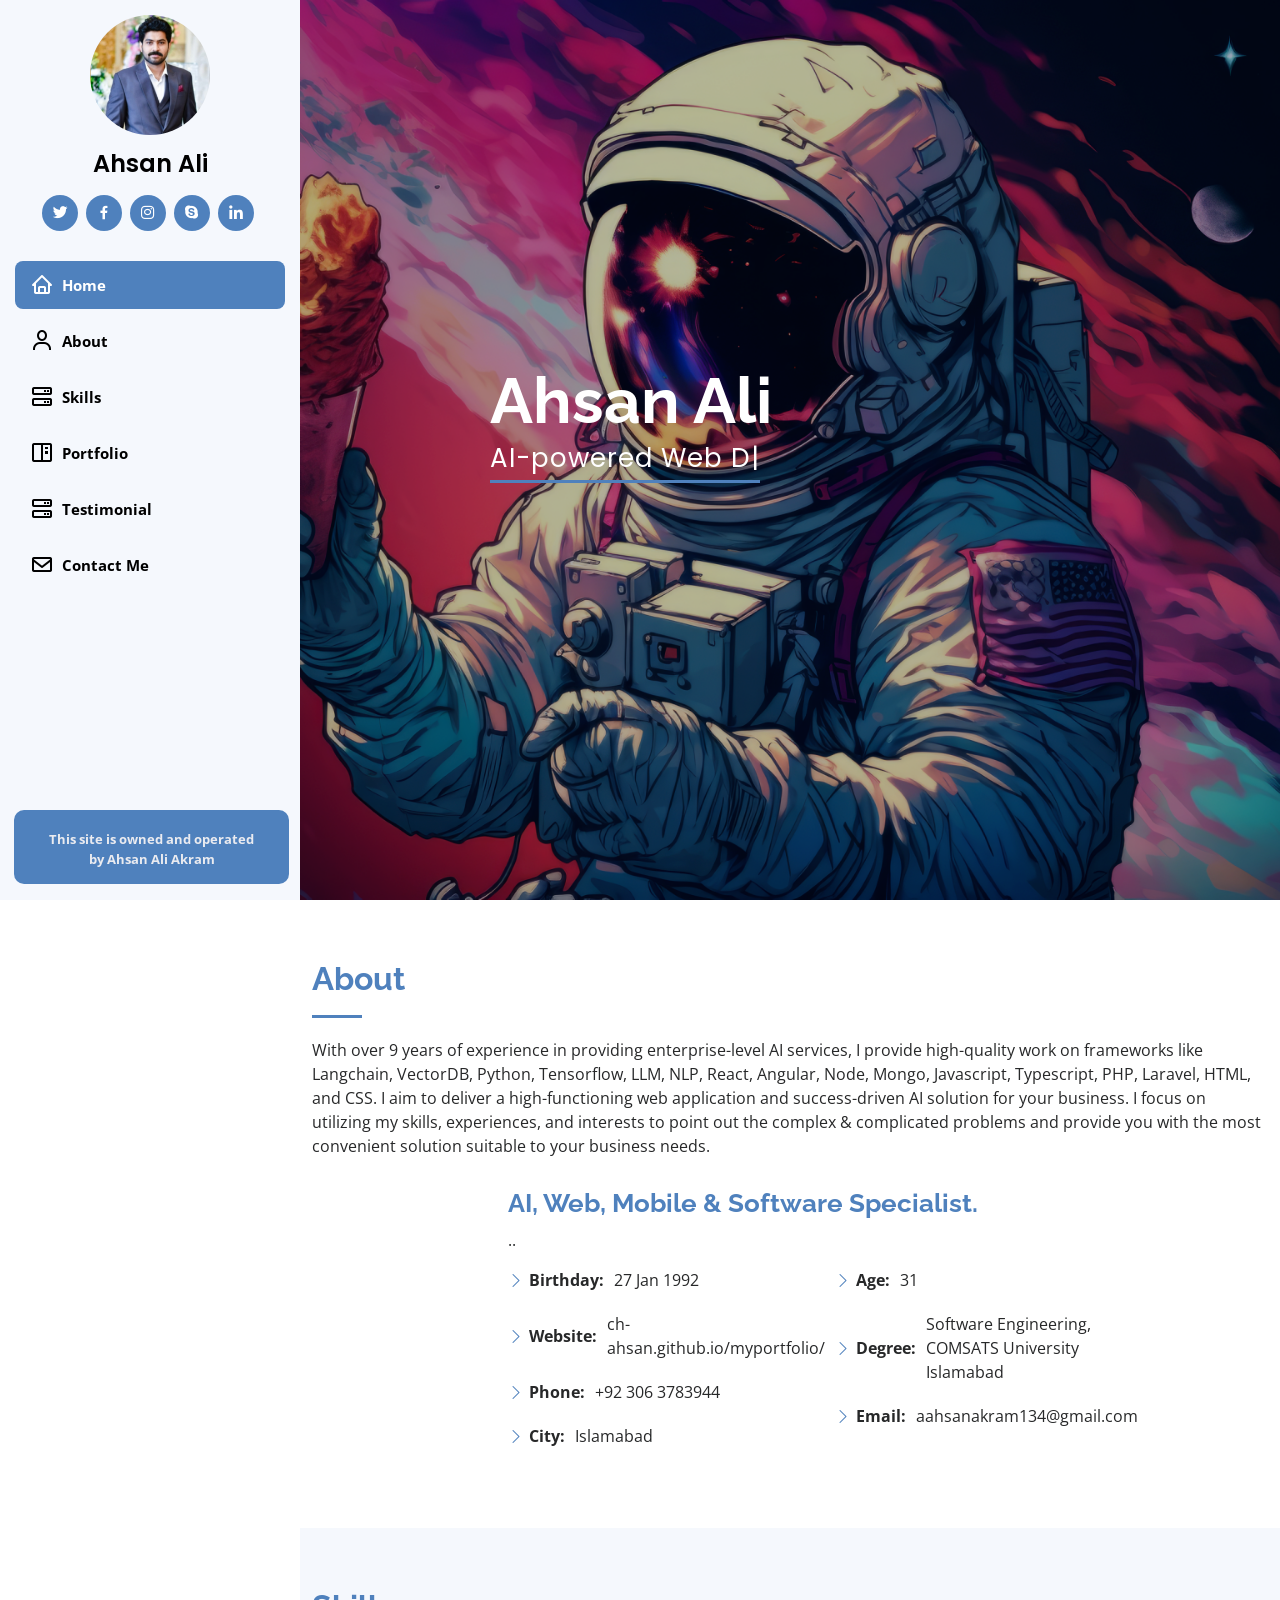
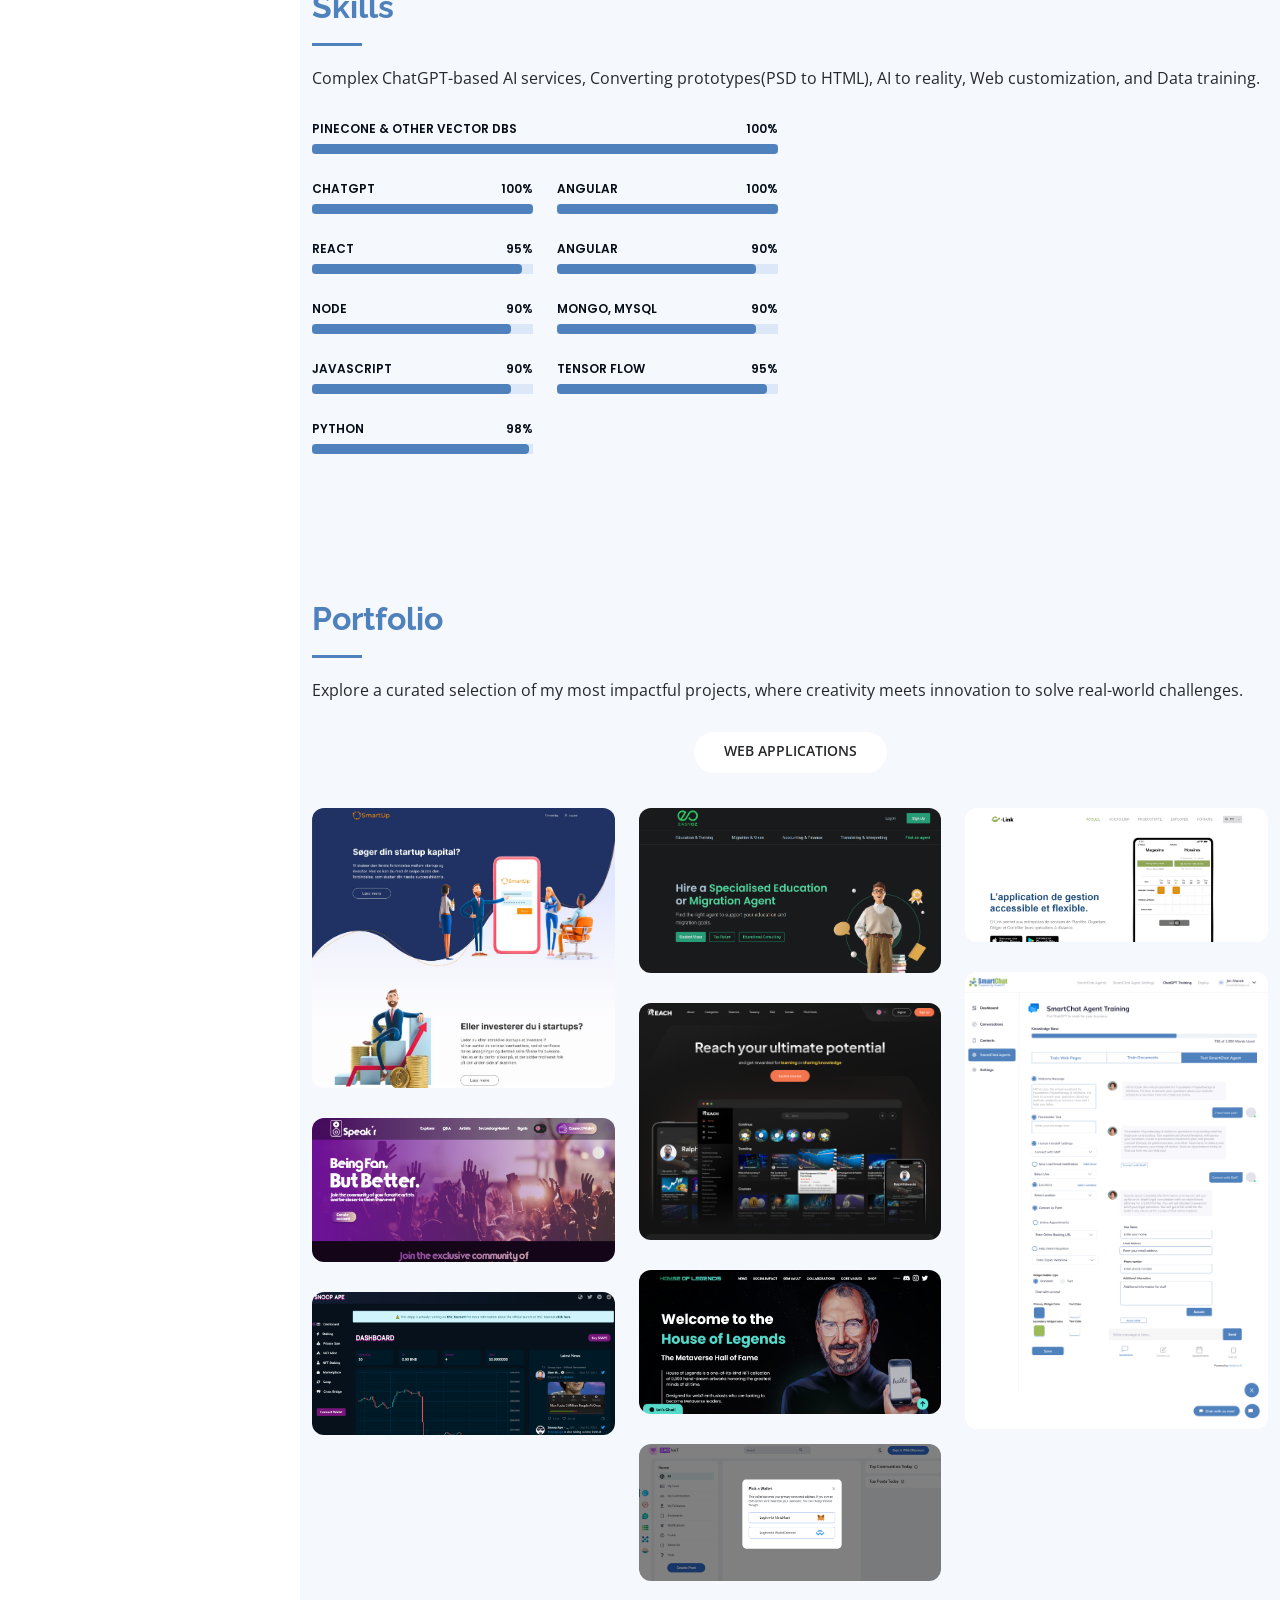
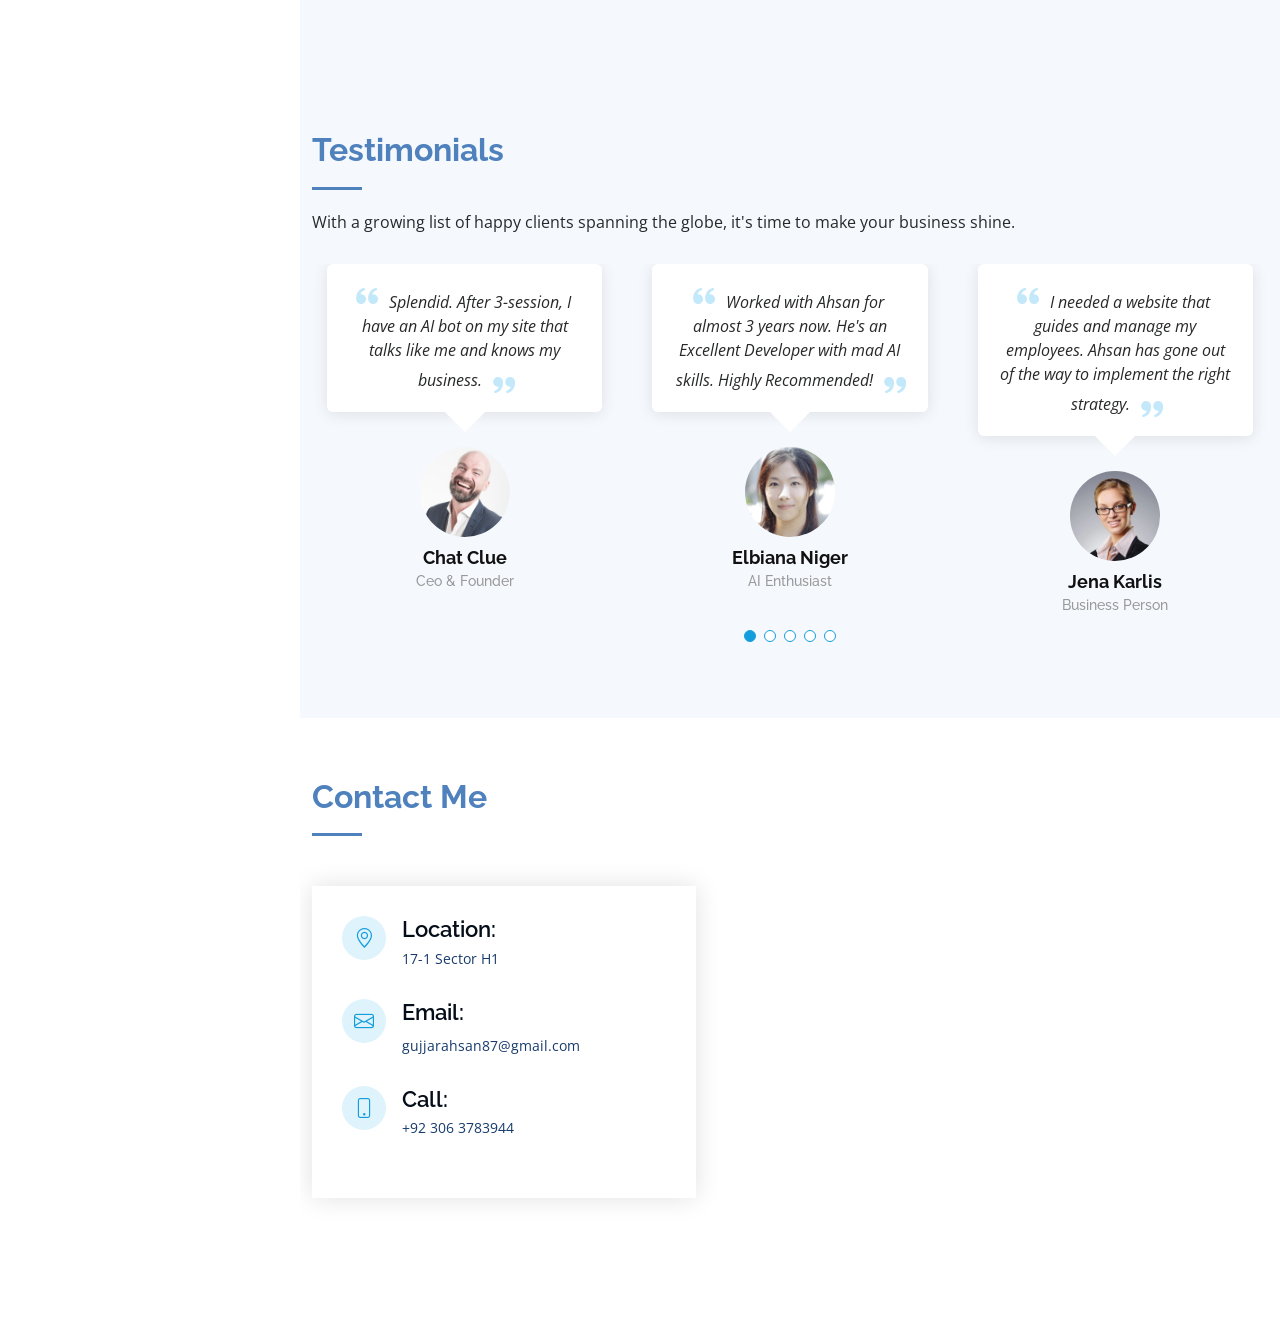
==== index.html @ 3ea9fae5 "Update index.html" ====
<!DOCTYPE html>
<html lang="en">
  <head>
    <meta charset="utf-8" />
    <meta content="width=device-width, initial-scale=1.0" name="viewport" />

    <title>Ahsan</title>
    <meta content="" name="description" />
    <meta content="" name="keywords" />

    <!-- Favicons -->
    <link href="assets/img/favicon-32x32.png" rel="icon" />
    <link href="assets/img/android-chrome-512x512.png" rel="apple-touch-icon" />

    <!-- Google Fonts -->
    <link
      href="https://fonts.googleapis.com/css?family=Open+Sans:300,300i,400,400i,600,600i,700,700i|Raleway:300,300i,400,400i,500,500i,600,600i,700,700i|Poppins:300,300i,400,400i,500,500i,600,600i,700,700i"
      rel="stylesheet"
    />

    <!-- Vendor CSS Files -->
    <link href="assets/vendor/aos/aos.css" rel="stylesheet" />
    <link
      href="assets/vendor/bootstrap/css/bootstrap.min.css"
      rel="stylesheet"
    />
    <link
      href="assets/vendor/bootstrap-icons/bootstrap-icons.css"
      rel="stylesheet"
    />
    <link href="assets/vendor/boxicons/css/boxicons.min.css" rel="stylesheet" />
    <link
      href="assets/vendor/glightbox/css/glightbox.min.css"
      rel="stylesheet"
    />
    <link href="assets/vendor/swiper/swiper-bundle.min.css" rel="stylesheet" />

    <!-- Template Main CSS File -->
    <link href="assets/css/style.css" rel="stylesheet" />

    <!-- =======================================================
  * Template Name: iPortfolio - v3.10.0
  * Template URL: https://bootstrapmade.com/iportfolio-bootstrap-portfolio-websites-template/
  * Author: BootstrapMade.com
  * License: https://bootstrapmade.com/license/
  ======================================================== -->
  </head>

  <body>
    <!-- ======= Mobile nav toggle button ======= -->
    <i class="bi bi-list mobile-nav-toggle d-xl-none"></i>

    <!-- ======= Header ======= -->
    <header id="header">
      <div class="d-flex flex-column">
        <div class="profile">
          <img
            src="assets/img/WhatsApp Image 2023-06-21 at 7.21.24 AM.jpeg"
            alt=""
            class="img-fluid rounded-circle"
          />
          <h1 class="text-light"><a href="index.html">Ahsan Ali</a></h1>
          <div class="social-links mt-3 text-center">
            <a href="https://twitter.com/its_ahsan_007" class="twitter"
              ><i class="bx bxl-twitter"></i
            ></a>
            <a
              href="https://www.facebook.com/profile.php?id=100008922844980"
              class="facebook"
              ><i class="bx bxl-facebook"></i
            ></a>
            <a href="https://www.instagram.com/its_ahsan_ch/" class="instagram"
              ><i class="bx bxl-instagram"></i
            ></a>
            <a
              href="https://join.skype.com/invite/qvng03ifcNEc"
              class="google-plus"
              ><i class="bx bxl-skype"></i
            ></a>
            <a
              href="https://www.linkedin.com/in/ahsan-a-399797261/"
              class="linkedin"
              ><i class="bx bxl-linkedin"></i
            ></a>
          </div>
        </div>

        <nav id="navbar" class="nav-menu navbar">
          <ul>
            <li>
              <a href="#hero" class="nav-link scrollto active"
                ><i class="bx bx-home"></i> <strong>Home</strong></a
              >
            </li>
            <li>
              <a href="#about" class="nav-link scrollto"
                ><i class="bx bx-user"></i> <strong>About</strong></a
              >
            </li>
            <li>
              <a href="#skills" class="nav-link scrollto"
                ><i class="bx bx-server"></i> <strong>Skills</strong></a
              >
            </li>
            <li>
              <a href="#portfolio" class="nav-link scrollto"
                ><i class="bx bx-book-content"></i> <strong>Portfolio</strong></a
              >
            </li>
            <li>
              <a href="#testimonials" class="nav-link scrollto"
                ><i class="bx bx-server"></i> <strong>Testimonial</strong></a
              >
            </li>
            <li>
              <a href="#contact" class="nav-link scrollto"
                ><i class="bx bx-envelope"></i> <strong>Contact Me</strong></a
              >
            </li>
          </ul>
        </nav>
        <!-- .nav-menu -->
      </div>
    </header>
    <!-- End Header -->

    <!-- ======= Hero Section ======= -->
    <section
      id="hero"
      class="d-flex flex-column justify-content-center align-items-center"
    >
      <div class="hero-container" data-aos="fade-in">
        <h1>Ahsan Ali</h1>
        <p>
          <span
            class="typed"
            data-typed-items="AI-powered Web Developer, Software Specialist"
          ></span>
        </p>
      </div>
    </section>
    <!-- End Hero -->

    <main id="main">
      <!-- ======= About Section ======= -->
      <section id="about" class="about">
        <div class="container">
          <div class="section-title">
            <h2>About</h2>
            <p>
               With over 9 years of
              experience in providing enterprise-level AI services, I provide high-quality work on frameworks like Langchain, VectorDB, Python, Tensorflow, LLM, NLP, React, Angular, Node, Mongo, Javascript,
              Typescript, PHP, Laravel, HTML, and CSS. I aim to deliver a high-functioning web application and success-driven AI solution for your business. I focus on
              utilizing my skills, experiences, and interests to point out the complex & complicated problems and
              provide you with the most convenient solution suitable to your business needs.
            </p>
          </div>

          <div class="row">
            <div class="col-lg-4" data-aos="fade-right">
             
            </div>
            <div class="col-lg-8 pt-4 pt-lg-0 content" data-aos="fade-left" style="margin-left: 20%;">
              <h3>AI, Web, Mobile & Software Specialist.</h3>
              <p>..              </p>
              <div class="row">
                <div class="col-lg-6">
                  <ul>
                    <li>
                      <i class="bi bi-chevron-right"></i>
                      <strong>Birthday:</strong> <span>27 Jan 1992</span>
                    </li>
                    <li>
                      <i class="bi bi-chevron-right"></i>
                      <strong>Website:</strong>
                      <span>ch-ahsan.github.io/myportfolio/</span>
                    </li>
                    <li>
                      <i class="bi bi-chevron-right"></i>
                      <strong>Phone:</strong> <span>+92 306 3783944</span>
                    </li>
                    <li>
                      <i class="bi bi-chevron-right"></i>
                      <strong>City:</strong> <span>Islamabad</span>
                    </li>
                  </ul>
                </div>
                <div class="col-lg-6">
                  <ul>
                    <li>
                      <i class="bi bi-chevron-right"></i> <strong>Age:</strong>
                      <span>31</span>
                    </li>
                    <li>
                      <i class="bi bi-chevron-right"></i>
                      <strong>Degree:</strong> <span>Software Engineering, COMSATS University Islamabad</span>
                    </li>
                    <li>
                      <i class="bi bi-chevron-right"></i>
                      <strong>Email:</strong>
                      <span>aahsanakram134@gmail.com</span>
                    </li>
                  </ul>
                </div>
              </div>
            </div>
          </div>
        </div>
      </section>
      <!-- End About Section -->

      <!-- ======= Skills Section ======= -->
      <section id="skills" class="skills section-bg">
        <div class="container">
          <div class="section-title">
            <h2>Skills</h2>
            <p>
              Complex ChatGPT-based AI services, Converting prototypes(PSD to HTML), AI to reality, Web customization, and Data training.
            </p>
          </div>




                <div class="row skills-content">
            <div class="col-lg-6" data-aos="fade-up">
              <div class="progress">
                <span class="skill">Pinecone & other Vector DBs <i class="val">100%</i></span>
                <div class="progress-bar-wrap">
                  <div
                    class="progress-bar"
                    role="progressbar"
                    aria-valuenow="100"
                    aria-valuemin="0"
                    aria-valuemax="100"
                  ></div>
                </div>
              </div>
          
          <div class="row skills-content">
            <div class="col-lg-6" data-aos="fade-up">
              <div class="progress">
                <span class="skill">ChatGPT <i class="val">100%</i></span>
                <div class="progress-bar-wrap">
                  <div
                    class="progress-bar"
                    role="progressbar"
                    aria-valuenow="100"
                    aria-valuemin="0"
                    aria-valuemax="100"
                  ></div>
                </div>
              </div>

              <div class="progress">
                <span class="skill">React <i class="val">95%</i></span>
                <div class="progress-bar-wrap">
                  <div
                    class="progress-bar"
                    role="progressbar"
                    aria-valuenow="95"
                    aria-valuemin="0"
                    aria-valuemax="95"
                  ></div>
                </div>
              </div>

              <div class="progress">
                <span class="skill">Node <i class="val">90%</i></span>
                <div class="progress-bar-wrap">
                  <div
                    class="progress-bar"
                    role="progressbar"
                    aria-valuenow="90"
                    aria-valuemin="0"
                    aria-valuemax="90"
                  ></div>
                </div>
              </div>

              <div class="progress">
                <span class="skill">Javascript <i class="val">90%</i></span>
                <div class="progress-bar-wrap">
                  <div
                    class="progress-bar"
                    role="progressbar"
                    aria-valuenow="90"
                    aria-valuemin="0"
                    aria-valuemax="90"
                  ></div>
                </div>
              </div>

              <div class="progress">
                <span class="skill">Python <i class="val">98%</i></span>
                <div class="progress-bar-wrap">
                  <div
                    class="progress-bar"
                    role="progressbar"
                    aria-valuenow="98"
                    aria-valuemin="0"
                    aria-valuemax="98"
                  ></div>
                </div>
              </div>
            </div>

            <div class="col-lg-6" data-aos="fade-up" data-aos-delay="100">
              <div class="progress">
                <span class="skill">Angular <i class="val">100%</i></span>
                <div class="progress-bar-wrap">
                  <div
                    class="progress-bar"
                    role="progressbar"
                    aria-valuenow="100"
                    aria-valuemin="0"
                    aria-valuemax="100"
                  ></div>
                </div>
              </div>

              <div class="progress">
                <span class="skill">Angular <i class="val">90%</i></span>
                <div class="progress-bar-wrap">
                  <div
                    class="progress-bar"
                    role="progressbar"
                    aria-valuenow="90"
                    aria-valuemin="0"
                    aria-valuemax="100"
                  ></div>
                </div>
              </div>

              <div class="progress">
                <span class="skill">Mongo, MySQL <i class="val">90%</i></span>
                <div class="progress-bar-wrap">
                  <div
                    class="progress-bar"
                    role="progressbar"
                    aria-valuenow="90"
                    aria-valuemin="0"
                    aria-valuemax="90"
                  ></div>
                </div>
              </div>

              <div class="progress">
                <span class="skill">Tensor Flow <i class="val">95%</i></span>
                <div class="progress-bar-wrap">
                  <div
                    class="progress-bar"
                    role="progressbar"
                    aria-valuenow="95"
                    aria-valuemin="0"
                    aria-valuemax="95"
                  ></div>
                </div>
              </div>
            </div>
          </div>
        </div>
      </section>
      <!-- End Skills Section -->

      <!-- ======= Portfolio Section ======= -->
      <section id="portfolio" class="portfolio section-bg">
        <div class="container">
          <div class="section-title">
            <h2>Portfolio</h2>
            <p>
             Explore a curated selection of my most impactful projects, where creativity meets innovation to solve real-world challenges. 
            </p>
          </div>

          <div class="row" data-aos="fade-up">
            <div class="col-lg-12 d-flex justify-content-center">
              <ul id="portfolio-flters">
                <li data-filter=".filter-web">Web Applications</li>
              </ul>
            </div>
          </div>

          <div
            class="row portfolio-container"
            data-aos="fade-up"
            data-aos-delay="100"
          >
            <div class="col-lg-4 col-md-6 portfolio-item filter-app">
              <div class="portfolio-wrap">
                <img
                  src="assets/img/portfolio/Landing page1122.jpg"
                  class="img-fluid"
                  alt=""
                />
                <div class="portfolio-links">
                  <a href="https://smartup.dk/" title="More Details"
                    ><i class="bx bx-link"></i
                  >Visit</a>
                </div>
              </div>
            </div>

            <div class="col-lg-4 col-md-6 portfolio-item filter-web">
              <div class="portfolio-wrap">
                <img
                  src="assets/img/portfolio/EzOZ.png"
                  class="img-fluid"
                  alt=""
                />
                <div class="portfolio-links">
   
                  <a href="https://easyoz.com.au/" title="More Details"
                    ><i class="bx bx-link"></i
                  >Visit</a>
                </div>
              </div>
            </div>

            <div class="col-lg-4 col-md-6 portfolio-item filter-app">
              <div class="portfolio-wrap">
                <img
                  src="assets/img/portfolio/1234567.png"
                  class="img-fluid"
                  alt=""
                />
                <div class="portfolio-links">
                 
                  <a href="https://g-link.ca/" title="More Details"
                    ><i class="bx bx-link"></i
                  >Visit</a>
                </div>
              </div>
            </div>

            <div class="col-lg-4 col-md-6 portfolio-item filter-card">
              <div class="portfolio-wrap">
                <img
                  src="assets/img/portfolio/New User SmartChat Agent Testing.png"
                  class="img-fluid"
                  alt=""
                />
                <div class="portfolio-links">
                  
                  <a href=https://stagging.smartchat.chat/" title="More Details"
                    ><i class="bx bx-link"></i
                  >Visit</a>
                </div>
              </div>
            </div>

            <div class="col-lg-4 col-md-6 portfolio-item filter-web">
              <div class="portfolio-wrap">
                <img
                  src="assets/img/portfolio/1440 new-land.png"
                  class="img-fluid"
                  alt=""
                />
                <div class="portfolio-links">
                 
                  <a href="https://reachdao.io/" title="More Details"
                    ><i class="bx bx-link"></i
                  >Visit</a>
                </div>
              </div>
            </div>

            <div class="col-lg-4 col-md-6 portfolio-item filter-app">
              <div class="portfolio-wrap">
                <img
                  src="assets/img/portfolio/Screenshot 2023-03-04 014149.png"
                  class="img-fluid"
                  alt=""
                />
                <div class="portfolio-links">
                 
                  <a href="https://speakr.fr/" title="More Details"
                    ><i class="bx bx-link"></i
                  >Visit</a>
                </div>
              </div>
            </div>

            <div class="col-lg-4 col-md-6 portfolio-item filter-card">
              <div class="portfolio-wrap">
                <img
                  src="assets/img/portfolio/Screenshot 2023-03-04 014335.png"
                  class="img-fluid"
                  alt=""
                />
                <div class="portfolio-links">
                
                  <a href="https://www.houseoflegends.art/" title="More Details"
                    ><i class="bx bx-link"></i
                  >Visit</a>
                </div>
              </div>
            </div>

            <div class="col-lg-4 col-md-6 portfolio-item filter-card">
              <div class="portfolio-wrap">
                <img
                  src="assets/img/portfolio/Screenshot 2023-03-04 014617.png"
                  class="img-fluid"
                  alt=""
                />
                <div class="portfolio-links">
                 
                  <a href="https://app.snoopape.io/" title="More Details"
                    ><i class="bx bx-link"></i
                  >Visit</a>
                </div>
              </div>
            </div>

            <div class="col-lg-4 col-md-6 portfolio-item filter-web">
              <div class="portfolio-wrap">
                <img
                  src="assets/img/portfolio/daaa.png"
                  class="img-fluid"
                  alt=""
                />
                <div class="portfolio-links">
                 
                  <a href="portfolio-details.html" title="More Details"
                    ><i class="bx bx-link"></i
                  >Visit</a>
                </div>
              </div>
            </div>
          </div>
        </div>
      </section>
      <!-- End Portfolio Section -->

      <!-- ======= Testimonials Section ======= -->
      <section id="testimonials" class="testimonials section-bg">
        <div class="container">
          <div class="section-title">
            <h2>Testimonials</h2>
            <p>
              With a growing list of happy clients spanning the globe, it's time to make your business shine.
            </p>
          </div>

          <div
            class="testimonials-slider swiper"
            data-aos="fade-up"
            data-aos-delay="100"
          >
            <div class="swiper-wrapper">
              <div class="swiper-slide">
                <div class="testimonial-item" data-aos="fade-up">
                  <p>
                    <i class="bx bxs-quote-alt-left quote-icon-left"></i>
                    Splendid. After 3-session, I have an AI bot on my site that talks like me and knows my business.
                    <i class="bx bxs-quote-alt-right quote-icon-right"></i>
                  </p>
                  <img
                    src="assets/img/testimonials/testimonials-1.jpg"
                    class="testimonial-img"
                    alt=""
                  />
                  <h3>Chat Clue</h3>
                  <h4>Ceo &amp; Founder</h4>
                </div>
              </div>
              <!-- End testimonial item -->

              <div class="swiper-slide">
                <div
                  class="testimonial-item"
                  data-aos="fade-up"
                  data-aos-delay="100"
                >
                  <p>
                    <i class="bx bxs-quote-alt-left quote-icon-left"></i>
                   Worked with Ahsan for almost 3 years now. He's an Excellent Developer with mad AI skills. Highly Recommended!
                    <i class="bx bxs-quote-alt-right quote-icon-right"></i>
                  </p>
                  <img
                    src="assets/img/testimonials/testimonials-2.jpg"
                    class="testimonial-img"
                    alt=""
                  />
                  <h3>Elbiana Niger</h3>
                  <h4>AI Enthusiast</h4>
                </div>
              </div>
              <!-- End testimonial item -->

              <div class="swiper-slide">
                <div
                  class="testimonial-item"
                  data-aos="fade-up"
                  data-aos-delay="200"
                >
                  <p>
                    <i class="bx bxs-quote-alt-left quote-icon-left"></i>
                   I needed a website that guides and manage my employees. Ahsan has gone out of the way to implement the right strategy.
                    <i class="bx bxs-quote-alt-right quote-icon-right"></i>
                  </p>
                  <img
                    src="assets/img/testimonials/testimonials-3.jpg"
                    class="testimonial-img"
                    alt=""
                  />
                  <h3>Jena Karlis</h3>
                  <h4>Business Person</h4>
                </div>
              </div>
              <!-- End testimonial item -->

              <div class="swiper-slide">
                <div
                  class="testimonial-item"
                  data-aos="fade-up"
                  data-aos-delay="300"
                >
                  <p>
                    <i class="bx bxs-quote-alt-left quote-icon-left"></i>
                    Great Experience. Hard-working. Excellent communication skills.
                    <i class="bx bxs-quote-alt-right quote-icon-right"></i>
                  </p>
                  <img
                    src="assets/img/testimonials/testimonials-4.jpg"
                    class="testimonial-img"
                    alt=""
                  />
                  <h3>Matt Brandon</h3>
                  <h4>Entrepreneur</h4>
                </div>
              </div>
              <!-- End testimonial item -->

              <div class="swiper-slide">
                <div
                  class="testimonial-item"
                  data-aos="fade-up"
                  data-aos-delay="400"
                >
                  <p>
                    <i class="bx bxs-quote-alt-left quote-icon-left"></i>
                    Ahsan is a talented developer in emerging technologies and AI world.
                    <i class="bx bxs-quote-alt-right quote-icon-right"></i>
                  </p>
                  <img
                    src="assets/img/testimonials/testimonials-5.jpg"
                    class="testimonial-img"
                    alt=""
                  />
                  <h3>John Larson</h3>
                  <h4>Freelancer</h4>
                </div>
              </div>
              <!-- End testimonial item -->
            </div>
            <div class="swiper-pagination"></div>
          </div>
        </div>
      </section>
      <!-- End Testimonials Section -->

      <!-- ======= Contact Section ======= -->
      <section id="contact" class="contact">
        <div class="container">
          <div class="section-title">
            <h2>Contact Me</h2>
          </div>

          <div class="row" data-aos="fade-in">
            <div class="col-lg-5 d-flex align-items-stretch">
              <div class="info">
                <div class="address">
                  <i class="bi bi-geo-alt"></i>
                  <h4>Location:</h4>
                  <p>17-1 Sector H1 </p>
                </div>

                <div class="email">
                  <i class="bi bi-envelope"></i>
                  <h4>Email:</h4>
                  <p>gujjarahsan87@gmail.com</p>
                </div>

                <div class="phone">
                  <i class="bi bi-phone"></i>
                  <h4>Call:</h4>
                  <p>+92 306 3783944</p>
                </div>
              </div>
            </div>
          </div>
        </div>
      </section>
      <!-- End Contact Section -->
    </main>
    <!-- End #main -->

    <!-- ======= Footer ======= -->
    <footer id="footer">
      <div class="container">
        <div class="copyright">
          <!-- &copy; Copyright <strong><span>iPortfolio</span></strong> -->
        </div>
        <div class="credits">
          <!-- All the links in the footer should remain intact. -->
          <!-- You can delete the links only if you purchased the pro version. -->
          <!-- Licensing information: https://bootstrapmade.com/license/ -->
          <!-- Purchase the pro version with working PHP/AJAX contact form: https://bootstrapmade.com/iportfolio-bootstrap-portfolio-websites-template/ -->
          <strong>This site is owned and operated by Ahsan Ali Akram</strong>
        </div>
      </div>
    </footer>
    <!-- End  Footer -->

    <a
      href="#"
      class="back-to-top d-flex align-items-center justify-content-center"
      ><i class="bi bi-arrow-up-short"></i
    ></a>

    <!-- Vendor JS Files -->
    <script src="https://stagging.smartchat.chat/chat-widget.js?key=181"></script>
    <script src="assets/vendor/purecounter/purecounter_vanilla.js"></script>
    <script src="assets/vendor/aos/aos.js"></script>
    <script src="assets/vendor/bootstrap/js/bootstrap.bundle.min.js"></script>
    <script src="assets/vendor/glightbox/js/glightbox.min.js"></script>
    <script src="assets/vendor/isotope-layout/isotope.pkgd.min.js"></script>
    <script src="assets/vendor/swiper/swiper-bundle.min.js"></script>
    <script src="assets/vendor/typed.js/typed.min.js"></script>
    <script src="assets/vendor/waypoints/noframework.waypoints.js"></script>
    <script src="assets/vendor/php-email-form/validate.js"></script>

    <!-- Template Main JS File -->
    <script src="assets/js/main.js"></script>
  </body>
</html>
---- assets/css/style.css ----
/**
* Template Name: iPortfolio - v3.10.0
* Template URL: https://bootstrapmade.com/iportfolio-bootstrap-portfolio-websites-template/
* Author: BootstrapMade.com
* License: https://bootstrapmade.com/license/
*/

/*--------------------------------------------------------------
# General
--------------------------------------------------------------*/
body {
  font-family: "Open Sans", sans-serif;
  color: #272829;
}

a {
  color: #149ddd;
  text-decoration: none;
}

a:hover {
  color: #37b3ed;
  text-decoration: none;
}

h1,
h2,
h3,
h4,
h5,
h6 {
  font-family: "Raleway", sans-serif;
}

/*--------------------------------------------------------------
# Back to top button
--------------------------------------------------------------*/
.back-to-top {
  position: fixed;
  visibility: hidden;
  opacity: 0;
  right: 15px;
  bottom: 15px;
  z-index: 996;
  background: #fff;
  width: 40px;
  height: 40px;
  border-radius: 50px;
  transition: all 0.4s;
}

.back-to-top i {
  font-size: 28px;
  color: #fff;
  line-height: 0;
}

.back-to-top:hover {
  background: #fff;
  color: #fff;
}

.back-to-top.active {
  visibility: visible;
  opacity: 1;
}

/*--------------------------------------------------------------
# Header
--------------------------------------------------------------*/
#header {
  position: fixed;
  top: 0;
  left: 0;
  bottom: 0;
  width: 300px;
  transition: all ease-in-out 0.5s;
  z-index: 9997;
  transition: all 0.5s;
  padding: 0 15px;
  background: #f5f8fd;
  overflow-y: auto;
}

#header .profile img {
  margin: 15px auto;
  display: block;
  width: 120px;
  /* border: 2px solid #4f81bd; */
}

#header .profile h1 {
  font-size: 24px;
  margin: 0;
  padding: 0;
  font-weight: 600;
  -moz-text-align-last: center;
  text-align-last: center;
  font-family: "Poppins", sans-serif;
}

#header .profile h1 a,
#header .profile h1 a:hover {
  color: black;
  text-decoration: none;
}

#header .profile .social-links a {
  font-size: 18px;
  display: inline-block;
  background: #4f81bd;
  color: #fff;
  line-height: 1;
  padding: 8px 0;
  margin-right: 4px;
  border-radius: 50%;
  text-align: center;
  width: 36px;
  height: 36px;
  transition: 0.3s;
}

#header .profile .social-links a:hover {
 background: #fff;
  color: #4f81bd;
  text-decoration: none;
  border: 1px solid #4f81bd;
}

#main {
  margin-left: 300px;
}

@media (max-width: 1199px) {
  #header {
    left: -300px;
  }

  #main {
    margin-left: 0;
  }
}

/*--------------------------------------------------------------
# Navigation Menu
--------------------------------------------------------------*/
/* Desktop Navigation */
.nav-menu {
  padding: 30px 0 0 0;
  /* display: flex; */
}

.nav-menu * {
  margin: 0;
  padding: 0;
  list-style: none;
  /* display: flex; */
}

.nav-menu>ul>li {
  position: relative;
  white-space: nowrap;
  width: 270px;
}

.nav-menu a,
.nav-menu a:focus {
  display: flex;
  align-items: center;
  color: black;
  padding: 12px 15px;
  margin-bottom: 8px;
  transition: 0.3s;
  font-size: 15px;
}

.nav-menu a i,
.nav-menu a:focus i {
  font-size: 24px;
  padding-right: 8px;
  color: black;
}


.nav-menu a:hover,
.nav-menu .active,
.nav-menu .active:focus,
.nav-menu li:hover>a {
  text-decoration: none;
  color: white;
  background: #4f81bd;
  border-radius: 8px;
}

.nav-menu a:hover i,
.nav-menu .active i,
.nav-menu .active:focus i,
.nav-menu li:hover>a i {
  color: white;
}


/* Mobile Navigation */
.mobile-nav-toggle {
  position: fixed;
  right: 15px;
  top: 15px;
  z-index: 9998;
  border: 0;
  font-size: 24px;
  transition: all 0.4s;
  outline: none !important;
  background-color: rgb(79,129,189);;
  color: #fff;
  width: 40px;
  height: 40px;
  display: inline-flex;
  align-items: center;
  justify-content: center;
  line-height: 0;
  border-radius: 50px;
  cursor: pointer;
}

.mobile-nav-active {
  overflow: hidden;
}

.mobile-nav-active #header {
  left: 0;
}

/*--------------------------------------------------------------
# Hero Section
--------------------------------------------------------------*/
#hero {
  width: 100%;
  height: 100vh;
  background: url("../img/cropped-1920-1080-1323081.png") top center;
  background-size: cover;
}

#hero:before {
  content: "";
  background: rgba(5, 13, 24, 0.3);
  position: absolute;
  bottom: 0;
  top: 0;
  left: 0;
  right: 0;
  z-index: 1;
}

#hero .hero-container {
  position: relative;
  z-index: 2;
  min-width: 300px;
}

#hero h1 {
  margin: 0 0 10px 0;
  font-size: 64px;
  font-weight: 700;
  line-height: 56px;
  color: #fff;
}

#hero p {
  color: #fff;
  margin-bottom: 50px;
  font-size: 26px;
  font-family: "Poppins", sans-serif;
}

#hero p span {
  color: #fff;
  padding-bottom: 4px;
  letter-spacing: 1px;
  border-bottom: 3px solid #4f81bd;
}

@media (min-width: 1024px) {
  #hero {
    background-attachment: fixed;
  }
}

@media (max-width: 768px) {
  #hero h1 {
    font-size: 28px;
    line-height: 36px;
  }

  #hero h2 {
    font-size: 18px;
    line-height: 24px;
    margin-bottom: 30px;
  }
}

/*--------------------------------------------------------------
# Sections General
--------------------------------------------------------------*/
section {
  padding: 60px 0;
  overflow: hidden;
}

.section-bg {
  background: #f5f8fd;
}

.section-title {
  padding-bottom: 30px;
}

.section-title h2 {
  font-size: 32px;
  font-weight: bold;
  margin-bottom: 20px;
  padding-bottom: 20px;
  position: relative;
  color: #4f81bd;
}

.section-title h2::after {
  content: "";
  position: absolute;
  display: block;
  width: 50px;
  height: 3px;
  background: #4f81bd;
  bottom: 0;
  left: 0;
}

.section-title p {
  margin-bottom: 0;
}

/*--------------------------------------------------------------
# About
--------------------------------------------------------------*/
.about .content h3 {
  font-weight: 700;
  font-size: 26px;
  color: #4f81bd;
}

.about .content ul {
  list-style: none;
  padding: 0;
}

.about .content ul li {
  margin-bottom: 20px;
  display: flex;
  align-items: center;
}

.about .content ul strong {
  margin-right: 10px;
}

.about .content ul i {
  font-size: 16px;
  margin-right: 5px;
  color: #4f81bd;
  line-height: 0;
}

.about .content p:last-child {
  margin-bottom: 0;
}

/*--------------------------------------------------------------
# Facts
--------------------------------------------------------------*/
.facts {
  padding-bottom: 30px;
}

.facts .count-box {
  padding: 30px;
  width: 100%;
}

.facts .count-box i {
  display: block;
  font-size: 44px;
  color: #149ddd;
  float: left;
  line-height: 0;
}

.facts .count-box span {
  font-size: 48px;
  line-height: 40px;
  display: block;
  font-weight: 700;
  color: #050d18;
  margin-left: 60px;
}

.facts .count-box p {
  padding: 15px 0 0 0;
  margin: 0 0 0 60px;
  font-family: "Raleway", sans-serif;
  font-size: 14px;
  color: #122f57;
}

.facts .count-box a {
  font-weight: 600;
  display: block;
  margin-top: 20px;
  color: #122f57;
  font-size: 15px;
  font-family: "Poppins", sans-serif;
  transition: ease-in-out 0.3s;
}

.facts .count-box a:hover {
  color: #1f5297;
}

/*--------------------------------------------------------------
# Akills
--------------------------------------------------------------*/
.skills .progress {
  height: 60px;
  display: block;
  background: none;
  
}

.skills .progress .skill {
  padding: 0;
  margin: 0 0 6px 0;
  text-transform: uppercase;
  display: block;
  font-weight: 600;
  font-family: "Poppins", sans-serif;
  color: #050d18;
}

.skills .progress .skill .val {
  float: right;
  font-style: normal;
}

.skills .progress-bar-wrap {
  background: #dce8f8;
  height: 10px;
}

.skills .progress-bar {
  width: 1px;
  height: 10px;
  transition: 0.9s;
  background-color: #4f81bd;
  border-radius: 4px;
}

/*--------------------------------------------------------------
# Resume
--------------------------------------------------------------*/
.resume .resume-title {
  font-size: 26px;
  font-weight: 700;
  margin-top: 20px;
  margin-bottom: 20px;
  color: #050d18;
}

.resume .resume-item {
  padding: 0 0 20px 20px;
  margin-top: -2px;
  border-left: 2px solid #1f5297;
  position: relative;
}

.resume .resume-item h4 {
  line-height: 18px;
  font-size: 18px;
  font-weight: 600;
  text-transform: uppercase;
  font-family: "Poppins", sans-serif;
  color: #050d18;
  margin-bottom: 10px;
}

.resume .resume-item h5 {
  font-size: 16px;
  background: #e4edf9;
  padding: 5px 15px;
  display: inline-block;
  font-weight: 600;
  margin-bottom: 10px;
}

.resume .resume-item ul {
  padding-left: 20px;
}

.resume .resume-item ul li {
  padding-bottom: 10px;
}

.resume .resume-item:last-child {
  padding-bottom: 0;
}

.resume .resume-item::before {
  content: "";
  position: absolute;
  width: 16px;
  height: 16px;
  border-radius: 50px;
  left: -9px;
  top: 0;
  background: #fff;
  border: 2px solid #1f5297;
}

/*--------------------------------------------------------------
# Portfolio
--------------------------------------------------------------*/
.portfolio .portfolio-item {
  margin-bottom: 30px;
}

.portfolio #portfolio-flters {
  padding: 0;
  margin: 0 auto 35px auto;
  list-style: none;
  text-align: center;
  background: #fff;
  border-radius: 50px;
  padding: 2px 15px;
}

.portfolio #portfolio-flters li {
  cursor: pointer;
  display: inline-block;
  padding: 10px 15px 8px 15px;
  font-size: 14px;
  font-weight: 600;
  line-height: 1;
  text-transform: uppercase;
  color: #272829;
  margin-bottom: 5px;
  transition: all 0.3s ease-in-out;
}

.portfolio #portfolio-flters li:hover,
.portfolio #portfolio-flters li.filter-active {
  color: #149ddd;
}

.portfolio #portfolio-flters li:last-child {
  margin-right: 0;
}

.portfolio .portfolio-wrap {
  transition: 0.3s;
  position: relative;
  overflow: hidden;
  z-index: 1;
  border-radius: 12px;
}

.portfolio .portfolio-wrap::before {
  content: "";
  background: rgba(255, 255, 255, 0.5);
  position: absolute;
  left: 0;
  right: 0;
  top: 0;
  bottom: 0;
  transition: all ease-in-out 0.3s;
  z-index: 2;
  opacity: 0;
  border-radius: 12px;
}


.portfolio .portfolio-wrap .portfolio-links {
  opacity: 1;
  left: 0;
  right: 0;
  bottom: -60px;
  z-index: 3;
  position: absolute;
  transition: all ease-in-out 0.3s;
  display: flex;
  justify-content: center;
}

.portfolio .portfolio-wrap .portfolio-links a {
  color: #fff;
  font-size: 22px;
  text-align: center;
  background: rgba(20, 157, 221, 0.95);
  transition: 0.3s;
  width: 100%;
}

.portfolio .portfolio-wrap .portfolio-links a:hover {
  background: rgb(23,59,108);
  font-size: 22px;
}

.portfolio .portfolio-wrap .portfolio-links a+a {
  border-left: 1px solid #37b3ed;
}

.portfolio .portfolio-wrap:hover::before {
  top: 0;
  left: 0;
  right: 0;
  bottom: 0;
  opacity: 1;
}

.portfolio .portfolio-wrap:hover .portfolio-links {
  opacity: 1;
  bottom: 0;
}

/*--------------------------------------------------------------
# Portfolio Details
--------------------------------------------------------------*/
.portfolio-details {
  padding-top: 40px;
}

.portfolio-details .portfolio-details-slider img {
  width: 100%;
}

.portfolio-details .portfolio-details-slider .swiper-pagination {
  margin-top: 20px;
  position: relative;
}

.portfolio-details .portfolio-details-slider .swiper-pagination .swiper-pagination-bullet {
  width: 12px;
  height: 12px;
  background-color: #fff;
  opacity: 1;
  border: 1px solid #149ddd;
}

.portfolio-details .portfolio-details-slider .swiper-pagination .swiper-pagination-bullet-active {
  background-color: #149ddd;
}

.portfolio-details .portfolio-info {
  padding: 30px;
  box-shadow: 0px 0 30px rgba(5, 13, 24, 0.08);
}

.portfolio-details .portfolio-info h3 {
  font-size: 22px;
  font-weight: 700;
  margin-bottom: 20px;
  padding-bottom: 20px;
  border-bottom: 1px solid #eee;
}

.portfolio-details .portfolio-info ul {
  list-style: none;
  padding: 0;
  font-size: 15px;
}

.portfolio-details .portfolio-info ul li+li {
  margin-top: 10px;
}

.portfolio-details .portfolio-description {
  padding-top: 30px;
}

.portfolio-details .portfolio-description h2 {
  font-size: 26px;
  font-weight: 700;
  margin-bottom: 20px;
}

.portfolio-details .portfolio-description p {
  padding: 0;
}

/*--------------------------------------------------------------
# Services
--------------------------------------------------------------*/
.services .icon-box {
  margin-bottom: 20px;
}

.services .icon {
  float: left;
  display: flex;
  align-items: center;
  justify-content: center;
  width: 54px;
  height: 54px;
  background: #149ddd;
  border-radius: 50%;
  transition: 0.5s;
  border: 1px solid #149ddd;
}

.services .icon i {
  color: #fff;
  font-size: 24px;
  line-height: 0;
}

.services .icon-box:hover .icon {
  background: #fff;
}

.services .icon-box:hover .icon i {
  color: #149ddd;
}

.services .title {
  margin-left: 80px;
  font-weight: 700;
  margin-bottom: 15px;
  font-size: 18px;
}

.services .title a {
  color: #343a40;
}

.services .title a:hover {
  color: #149ddd;
}

.services .description {
  margin-left: 80px;
  line-height: 24px;
  font-size: 14px;
}

/*--------------------------------------------------------------
# Testimonials
--------------------------------------------------------------*/
.testimonials .testimonials-carousel,
.testimonials .testimonials-slider {
  overflow: hidden;
}

.testimonials .testimonial-item {
  box-sizing: content-box;
  text-align: center;
  min-height: 320px;
}

.testimonials .testimonial-item .testimonial-img {
  width: 90px;
  border-radius: 50%;
  margin: 0 auto;
}

.testimonials .testimonial-item h3 {
  font-size: 18px;
  font-weight: bold;
  margin: 10px 0 5px 0;
  color: #111;
}

.testimonials .testimonial-item h4 {
  font-size: 14px;
  color: #999;
  margin: 0;
}

.testimonials .testimonial-item .quote-icon-left,
.testimonials .testimonial-item .quote-icon-right {
  color: #c3e8fa;
  font-size: 26px;
}

.testimonials .testimonial-item .quote-icon-left {
  display: inline-block;
  left: -5px;
  position: relative;
}

.testimonials .testimonial-item .quote-icon-right {
  display: inline-block;
  right: -5px;
  position: relative;
  top: 10px;
}

.testimonials .testimonial-item p {
  font-style: italic;
  margin: 0 15px 15px 15px;
  padding: 20px;
  background: #fff;
  position: relative;
  margin-bottom: 35px;
  border-radius: 6px;
  box-shadow: 0px 2px 15px rgba(0, 0, 0, 0.1);
}

.testimonials .testimonial-item p::after {
  content: "";
  width: 0;
  height: 0;
  border-top: 20px solid #fff;
  border-right: 20px solid transparent;
  border-left: 20px solid transparent;
  position: absolute;
  bottom: -20px;
  left: calc(50% - 20px);
}

.testimonials .swiper-pagination {
  margin-top: 20px;
  position: relative;
}

.testimonials .swiper-pagination .swiper-pagination-bullet {
  width: 12px;
  height: 12px;
  background-color: #fff;
  opacity: 1;
  border: 1px solid #149ddd;
}

.testimonials .swiper-pagination .swiper-pagination-bullet-active {
  background-color: #149ddd;
}

/*--------------------------------------------------------------
# Contact
--------------------------------------------------------------*/
.contact {
  padding-bottom: 130px;
}

.contact .info {
  padding: 30px;
  background: #fff;
  width: 100%;
  box-shadow: 0 0 24px 0 rgba(0, 0, 0, 0.12);
}

.contact .info i {
  font-size: 20px;
  color: #149ddd;
  float: left;
  width: 44px;
  height: 44px;
  background: #dff3fc;
  display: flex;
  justify-content: center;
  align-items: center;
  border-radius: 50px;
  transition: all 0.3s ease-in-out;
}

.contact .info h4 {
  padding: 0 0 0 60px;
  font-size: 22px;
  font-weight: 600;
  margin-bottom: 5px;
  color: #050d18;
}

.contact .info p {
  padding: 0 0 10px 60px;
  margin-bottom: 20px;
  font-size: 14px;
  color: #173b6c;
}

.contact .info .email p {
  padding-top: 5px;
}

.contact .info .social-links {
  padding-left: 60px;
}

.contact .info .social-links a {
  font-size: 18px;
  display: inline-block;
  background: #333;
  color: #fff;
  line-height: 1;
  padding: 8px 0;
  border-radius: 50%;
  text-align: center;
  width: 36px;
  height: 36px;
  transition: 0.3s;
  margin-right: 10px;
}

.contact .info .social-links a:hover {
  background: #149ddd;
  color: #fff;
}

.contact .info .email:hover i,
.contact .info .address:hover i,
.contact .info .phone:hover i {
  background: #149ddd;
  color: #fff;
}

.contact .php-email-form {
  width: 100%;
  padding: 30px;
  background: #fff;
  box-shadow: 0 0 24px 0 rgba(0, 0, 0, 0.12);
}

.contact .php-email-form .form-group {
  padding-bottom: 8px;
}

.contact .php-email-form .validate {
  display: none;
  color: red;
  margin: 0 0 15px 0;
  font-weight: 400;
  font-size: 13px;
}

.contact .php-email-form .error-message {
  display: none;
  color: #fff;
  background: #ed3c0d;
  text-align: left;
  padding: 15px;
  font-weight: 600;
}

.contact .php-email-form .error-message br+br {
  margin-top: 25px;
}

.contact .php-email-form .sent-message {
  display: none;
  color: #fff;
  background: #18d26e;
  text-align: center;
  padding: 15px;
  font-weight: 600;
}

.contact .php-email-form .loading {
  display: none;
  background: #fff;
  text-align: center;
  padding: 15px;
}

.contact .php-email-form .loading:before {
  content: "";
  display: inline-block;
  border-radius: 50%;
  width: 24px;
  height: 24px;
  margin: 0 10px -6px 0;
  border: 3px solid #18d26e;
  border-top-color: #eee;
  -webkit-animation: animate-loading 1s linear infinite;
  animation: animate-loading 1s linear infinite;
}

.contact .php-email-form .form-group {
  margin-bottom: 15px;
}

.contact .php-email-form label {
  padding-bottom: 8px;
}

.contact .php-email-form input,
.contact .php-email-form textarea {
  border-radius: 0;
  box-shadow: none;
  font-size: 14px;
}

.contact .php-email-form input {
  height: 44px;
}

.contact .php-email-form textarea {
  padding: 10px 15px;
}

.contact .php-email-form button[type=submit] {
  background: #149ddd;
  border: 0;
  padding: 10px 24px;
  color: #fff;
  transition: 0.4s;
  border-radius: 4px;
}

.contact .php-email-form button[type=submit]:hover {
  background: #37b3ed;
}

@-webkit-keyframes animate-loading {
  0% {
    transform: rotate(0deg);
  }

  100% {
    transform: rotate(360deg);
  }
}

@keyframes animate-loading {
  0% {
    transform: rotate(0deg);
  }

  100% {
    transform: rotate(360deg);
  }
}

/*--------------------------------------------------------------
# Breadcrumbs
--------------------------------------------------------------*/
.breadcrumbs {
  padding: 20px 0;
  background: #f9f9f9;
}

.breadcrumbs h2 {
  font-size: 26px;
  font-weight: 300;
}

.breadcrumbs ol {
  display: flex;
  flex-wrap: wrap;
  list-style: none;
  padding: 0;
  margin: 0;
  font-size: 15px;
}

.breadcrumbs ol li+li {
  padding-left: 10px;
}

.breadcrumbs ol li+li::before {
  display: inline-block;
  padding-right: 10px;
  color: #0e2442;
  content: "/";
}

@media (max-width: 768px) {
  .breadcrumbs .d-flex {
    display: block !important;
  }

  .breadcrumbs ol {
    display: block;
  }

  .breadcrumbs ol li {
    display: inline-block;
  }
}

/*--------------------------------------------------------------
# Footer
--------------------------------------------------------------*/
#footer {
  padding: 15px;
  color: #f4f6fd;
  font-size: 14px;
  position: fixed;
  left: 0;
  bottom: 0;
  width: 275px;
  z-index: 9999;
  background: #4f81bd;
  margin-left: 14px;
  border-radius: 10px;
  margin-bottom: 16px;
}

#footer .copyright {
  text-align: center;
}

#footer .credits {
  padding-top: 5px;
  text-align: center;
  font-size: 13px;
  color: #eaebf0;
}

@media (max-width: 1199px) {
  #footer {
    position: static;
    /*width: auto;*/
    padding-right: 20px 15px;
  }
}
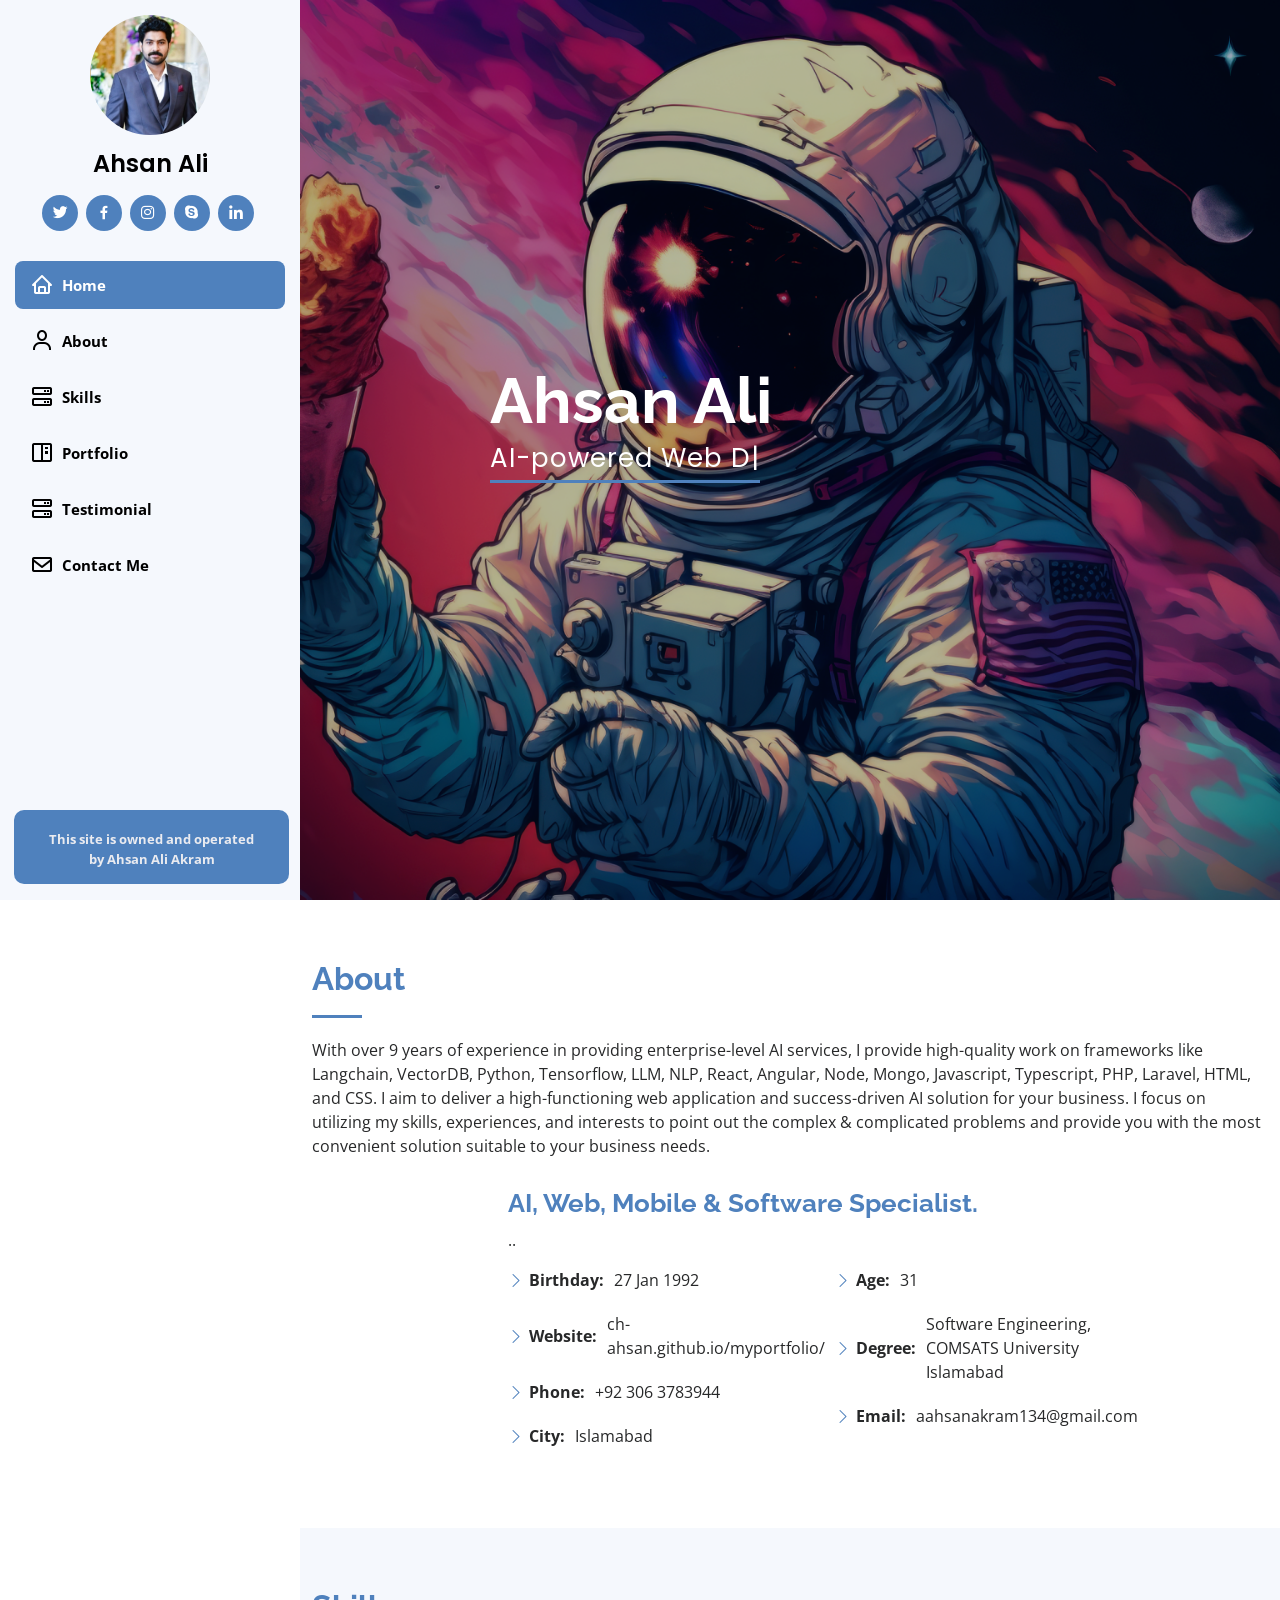
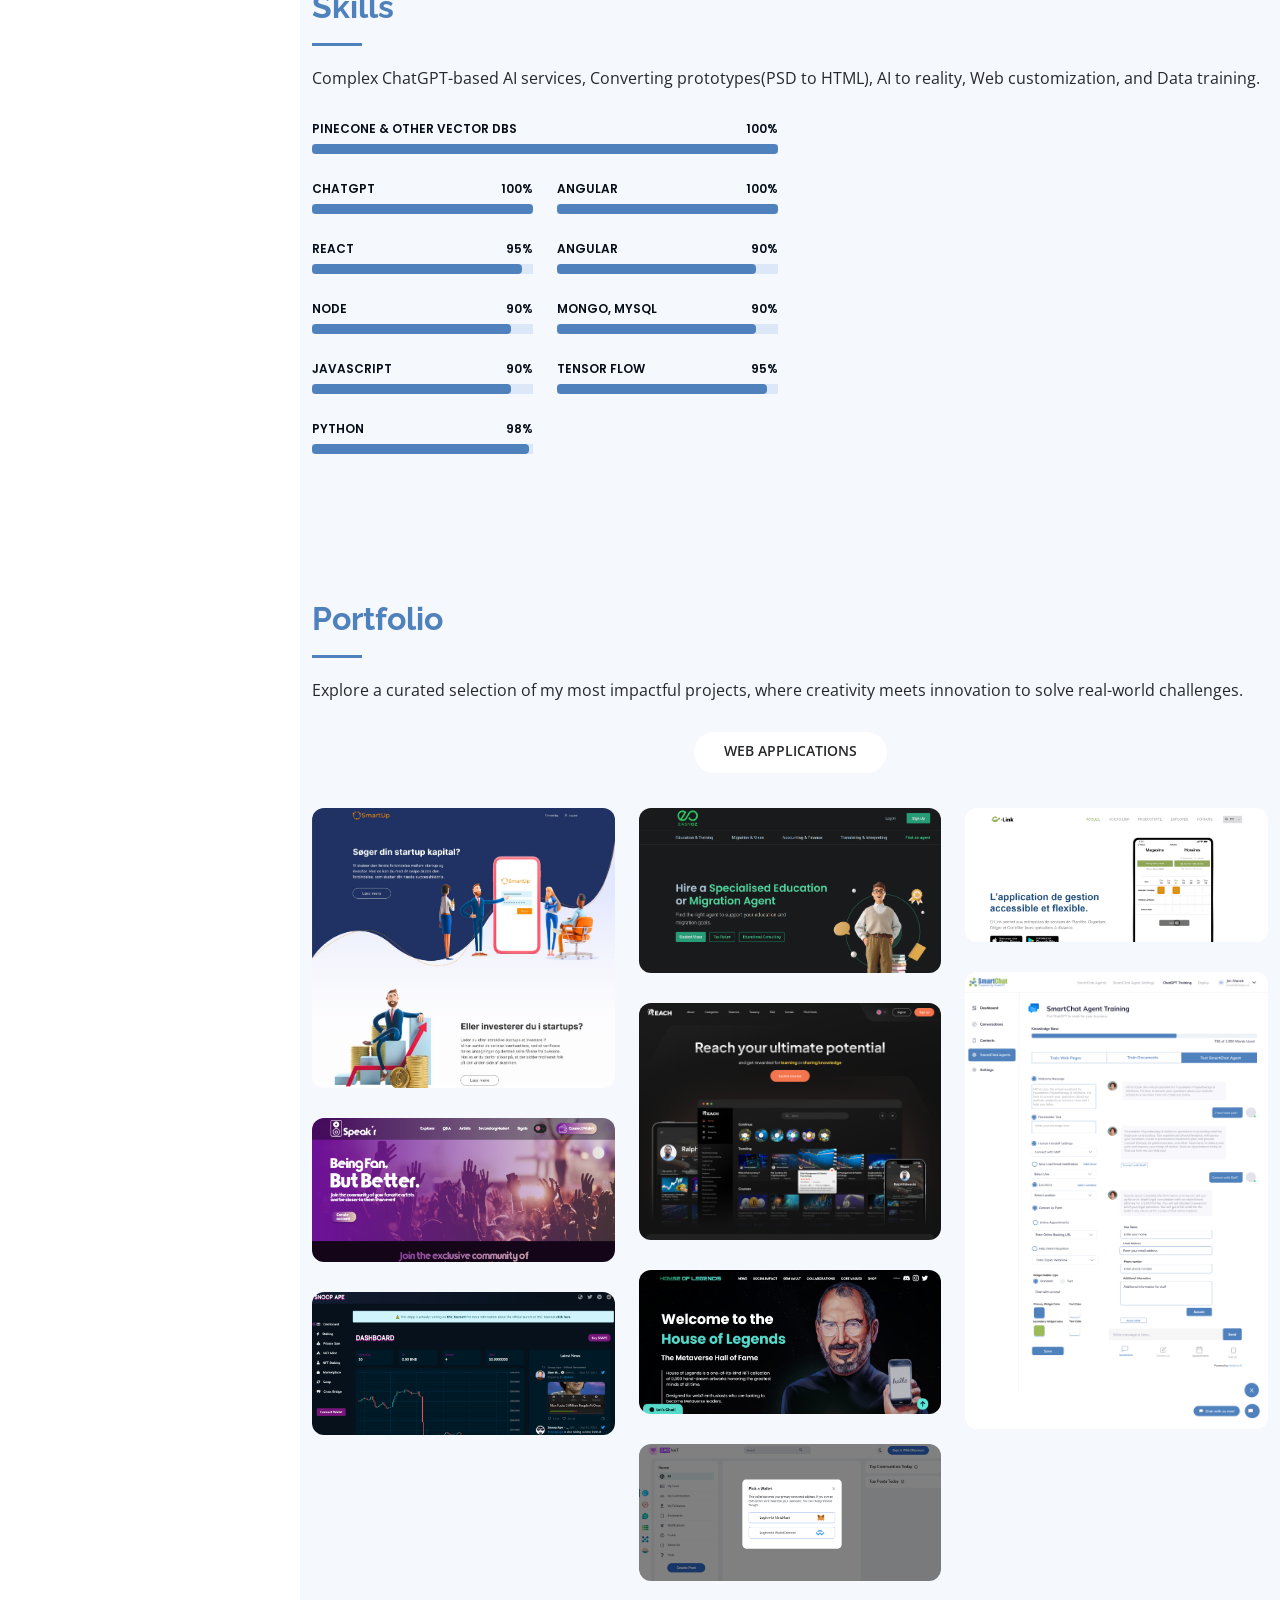
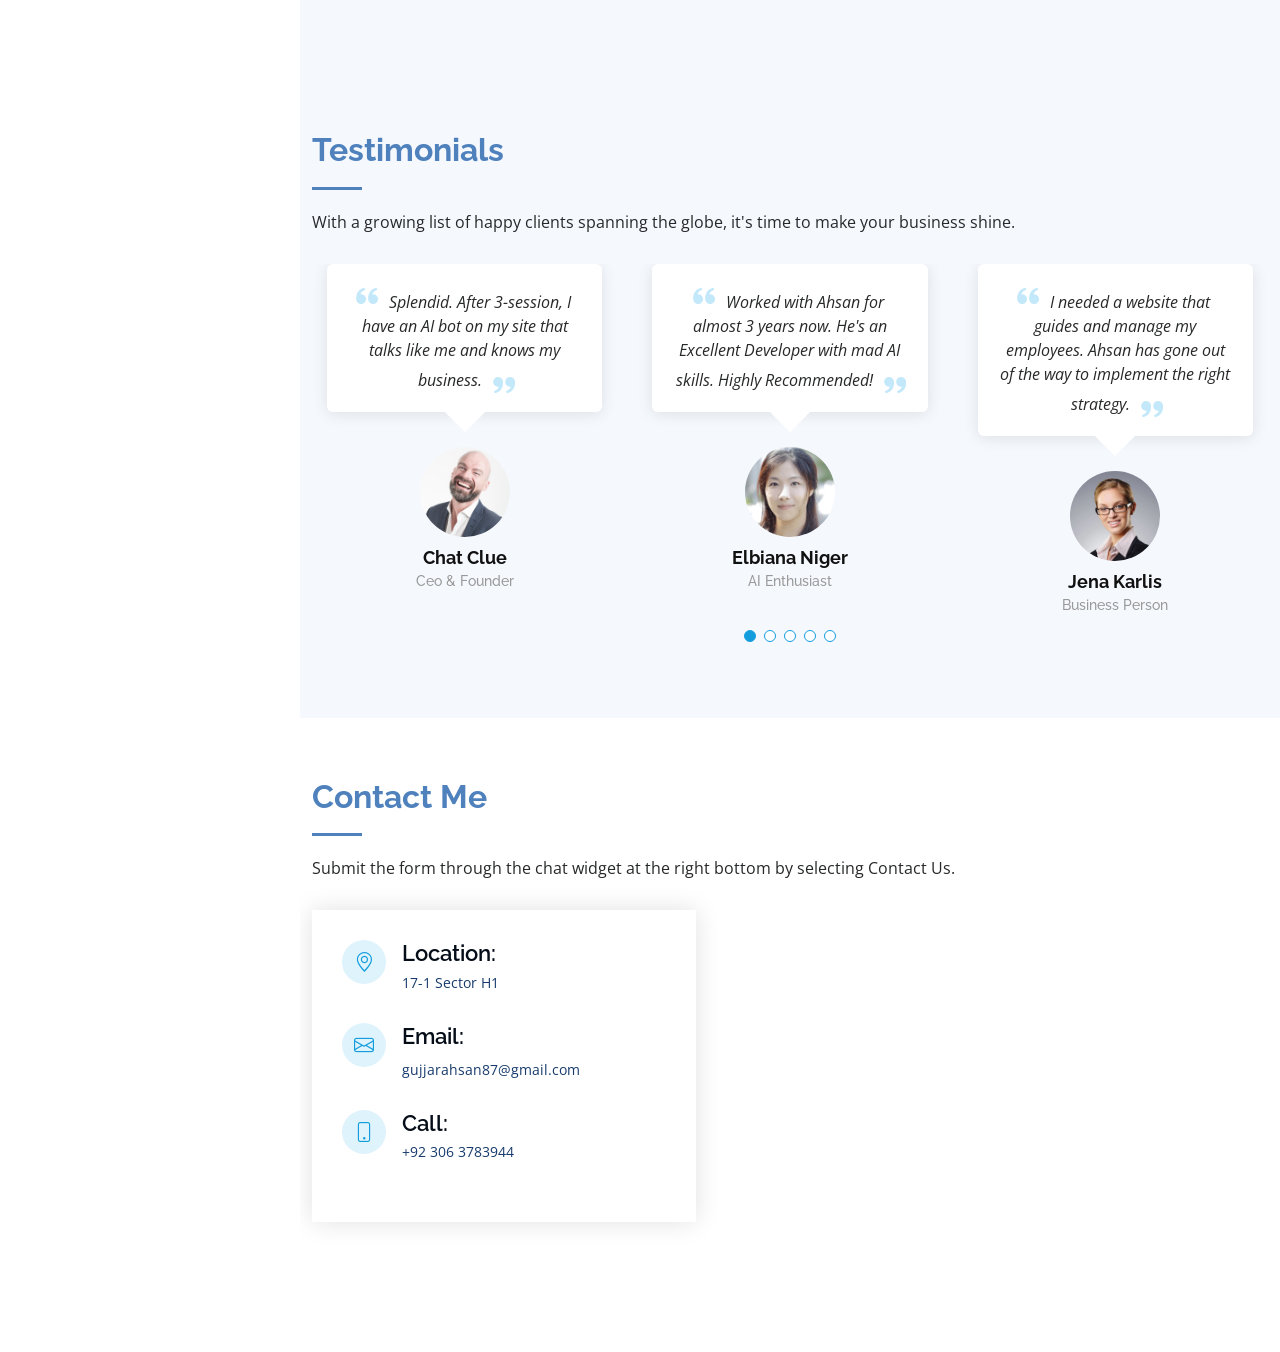
==== commit 220ac340: "Update index.html" ====
--- a/index.html
+++ b/index.html
@@ -666,6 +666,7 @@
         <div class="container">
           <div class="section-title">
             <h2>Contact Me</h2>
+            <p>Submit the form through the chat widget at the right bottom by selecting Contact Us.</p>
           </div>
 
           <div class="row" data-aos="fade-in">
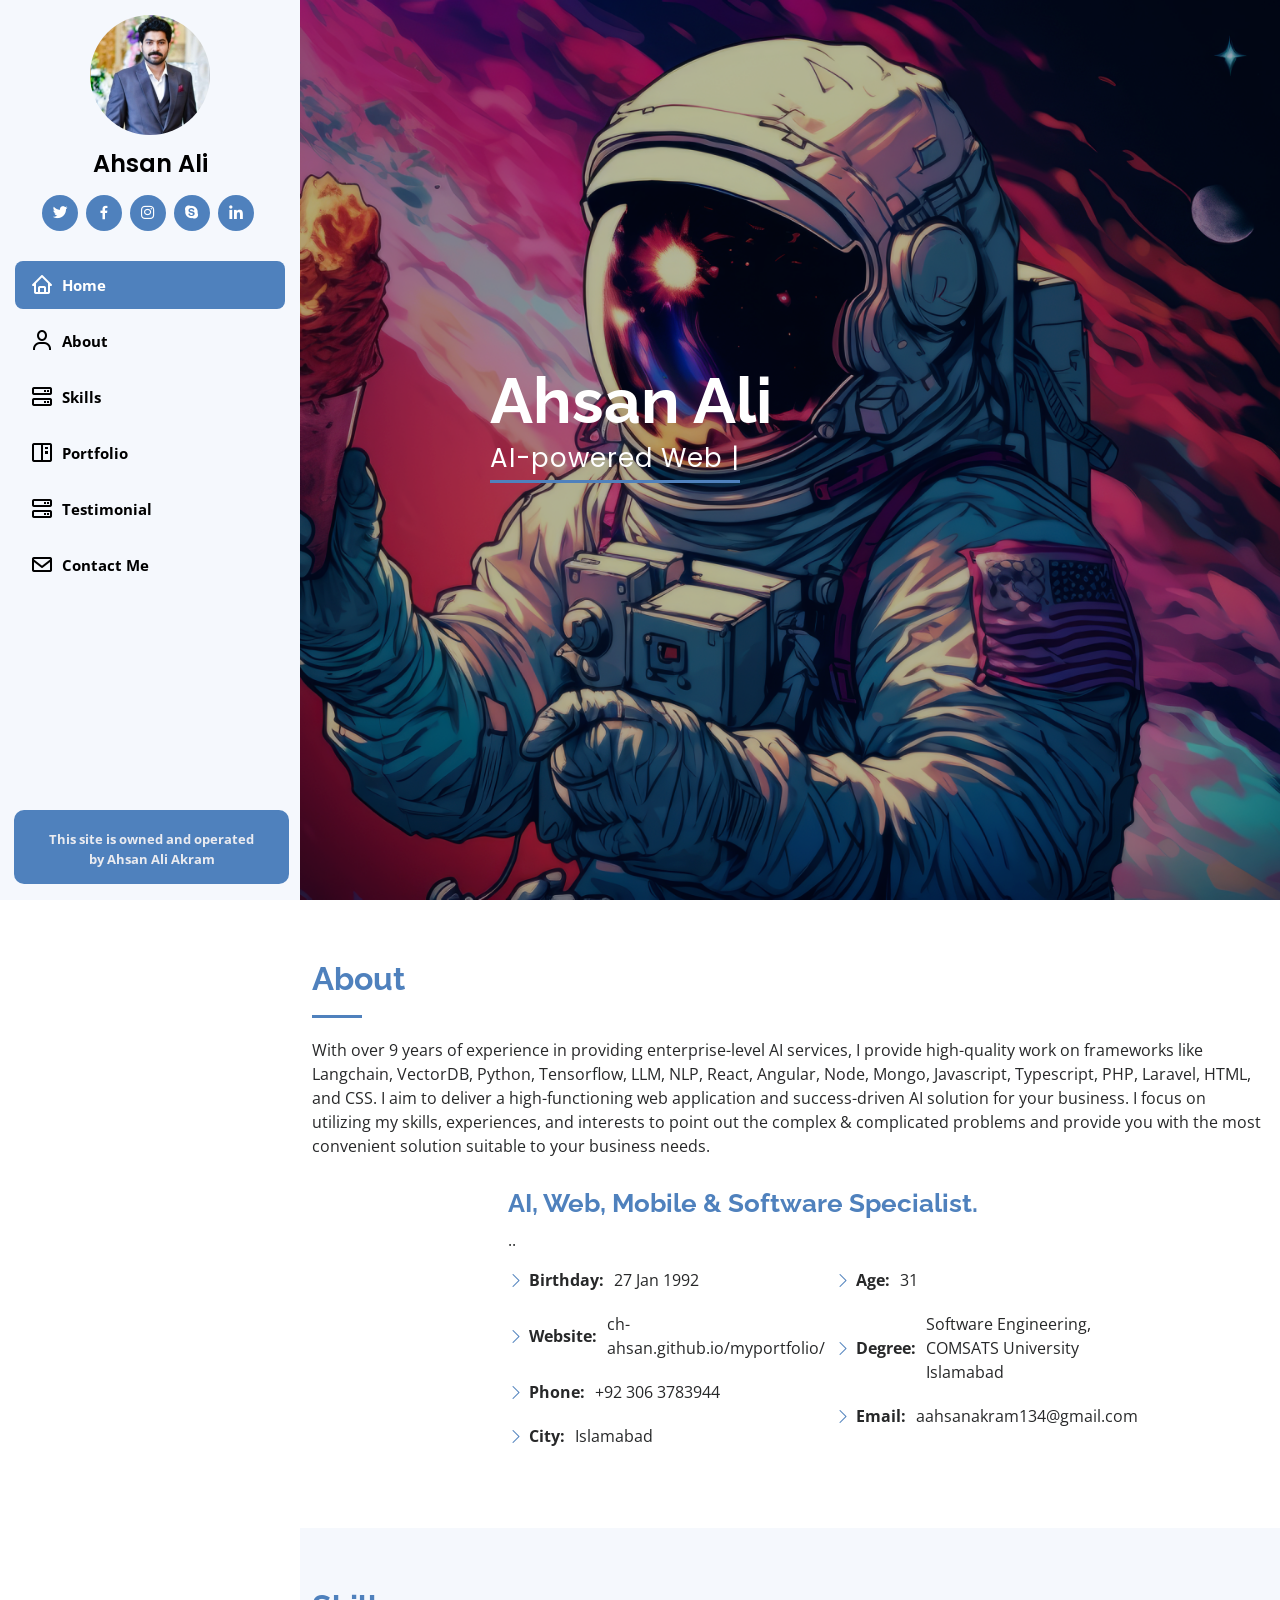
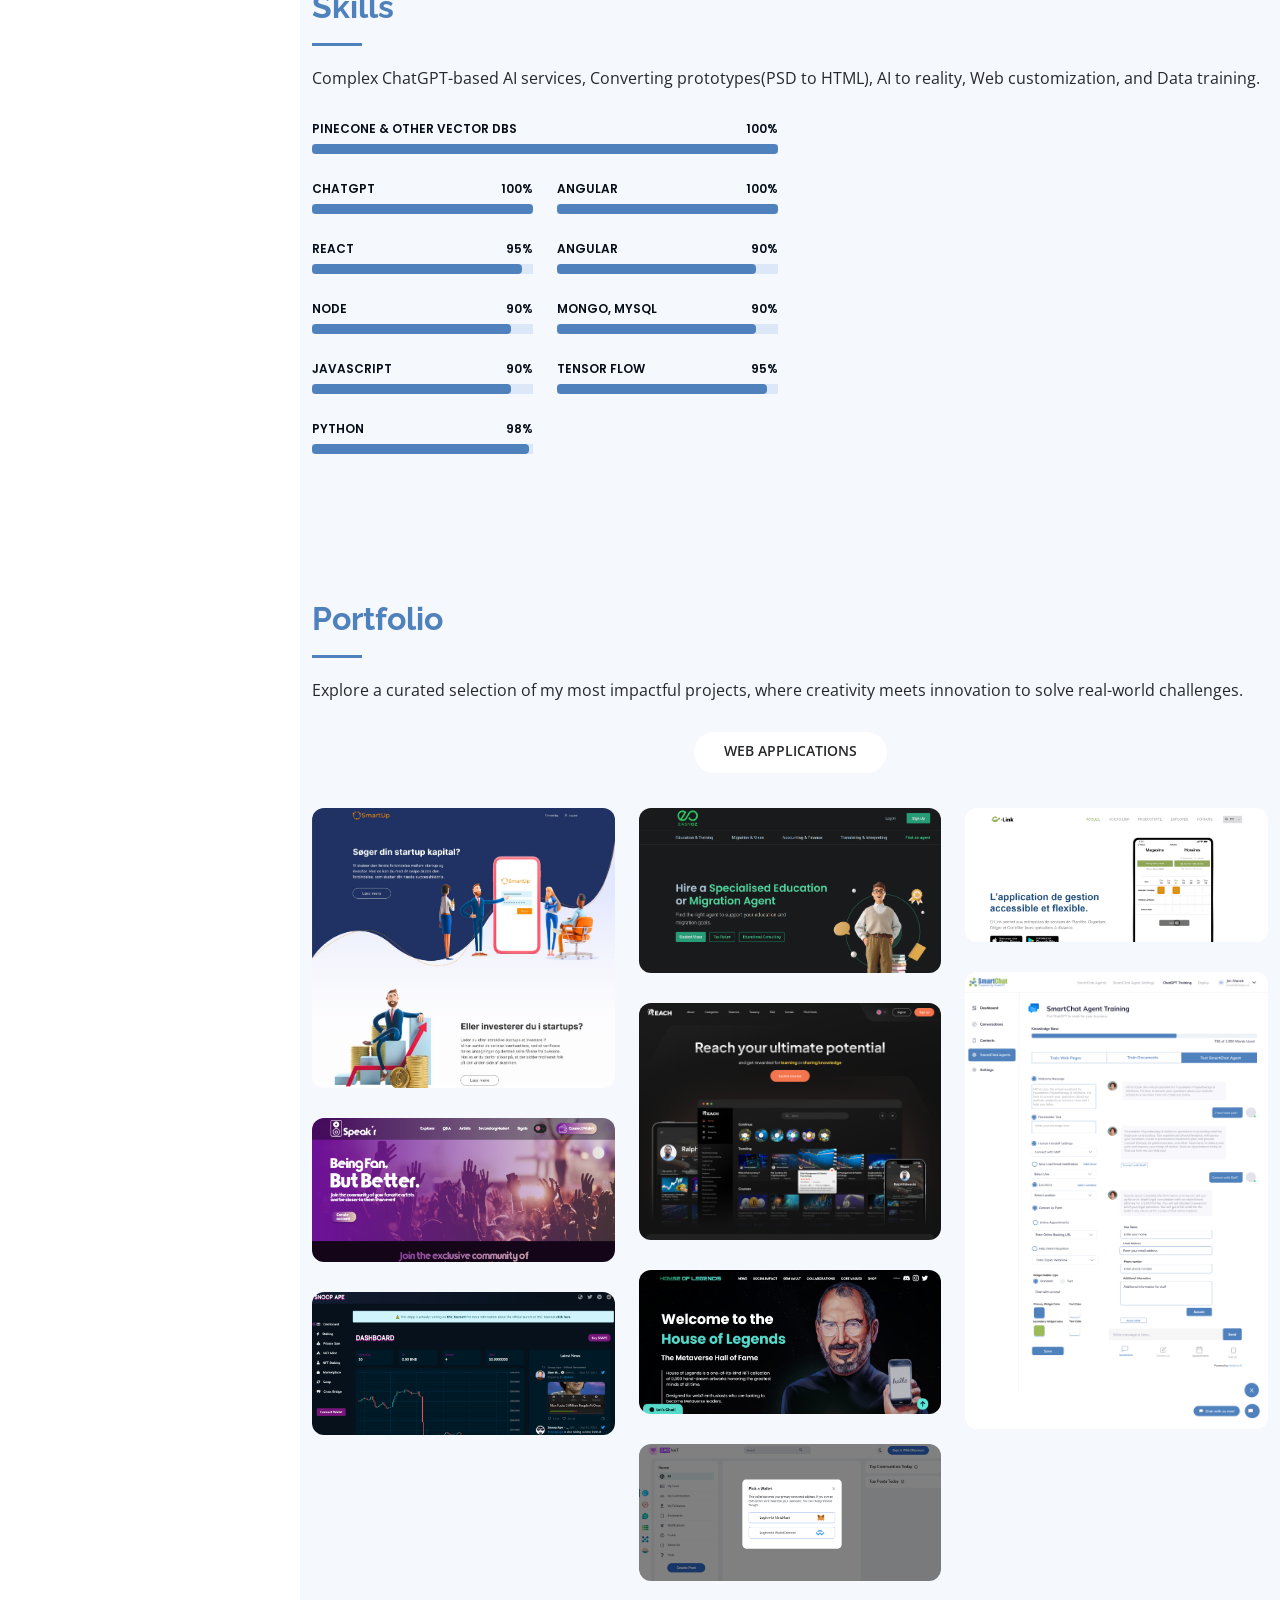
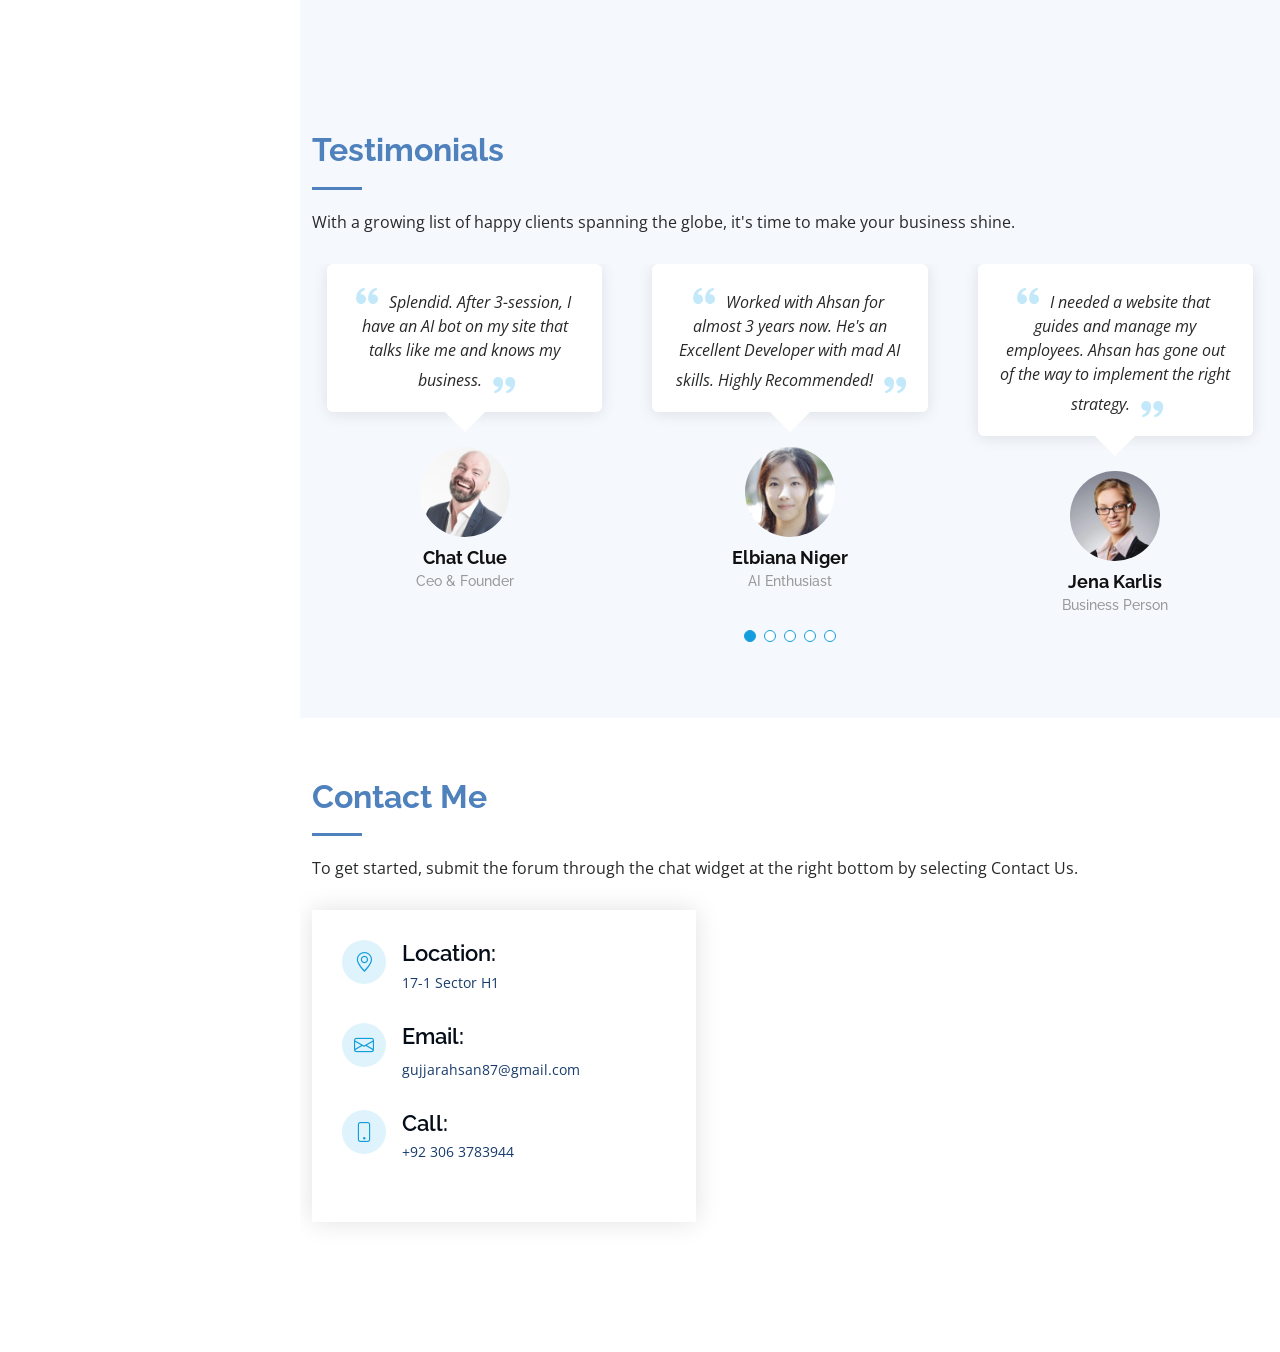
==== commit efe1fec0: "Update index.html" ====
--- a/index.html
+++ b/index.html
@@ -666,7 +666,7 @@
         <div class="container">
           <div class="section-title">
             <h2>Contact Me</h2>
-            <p>Submit the form through the chat widget at the right bottom by selecting Contact Us.</p>
+            <p>To get started, submit the forum through the chat widget at the right bottom by selecting Contact Us.</p>
           </div>
 
           <div class="row" data-aos="fade-in">
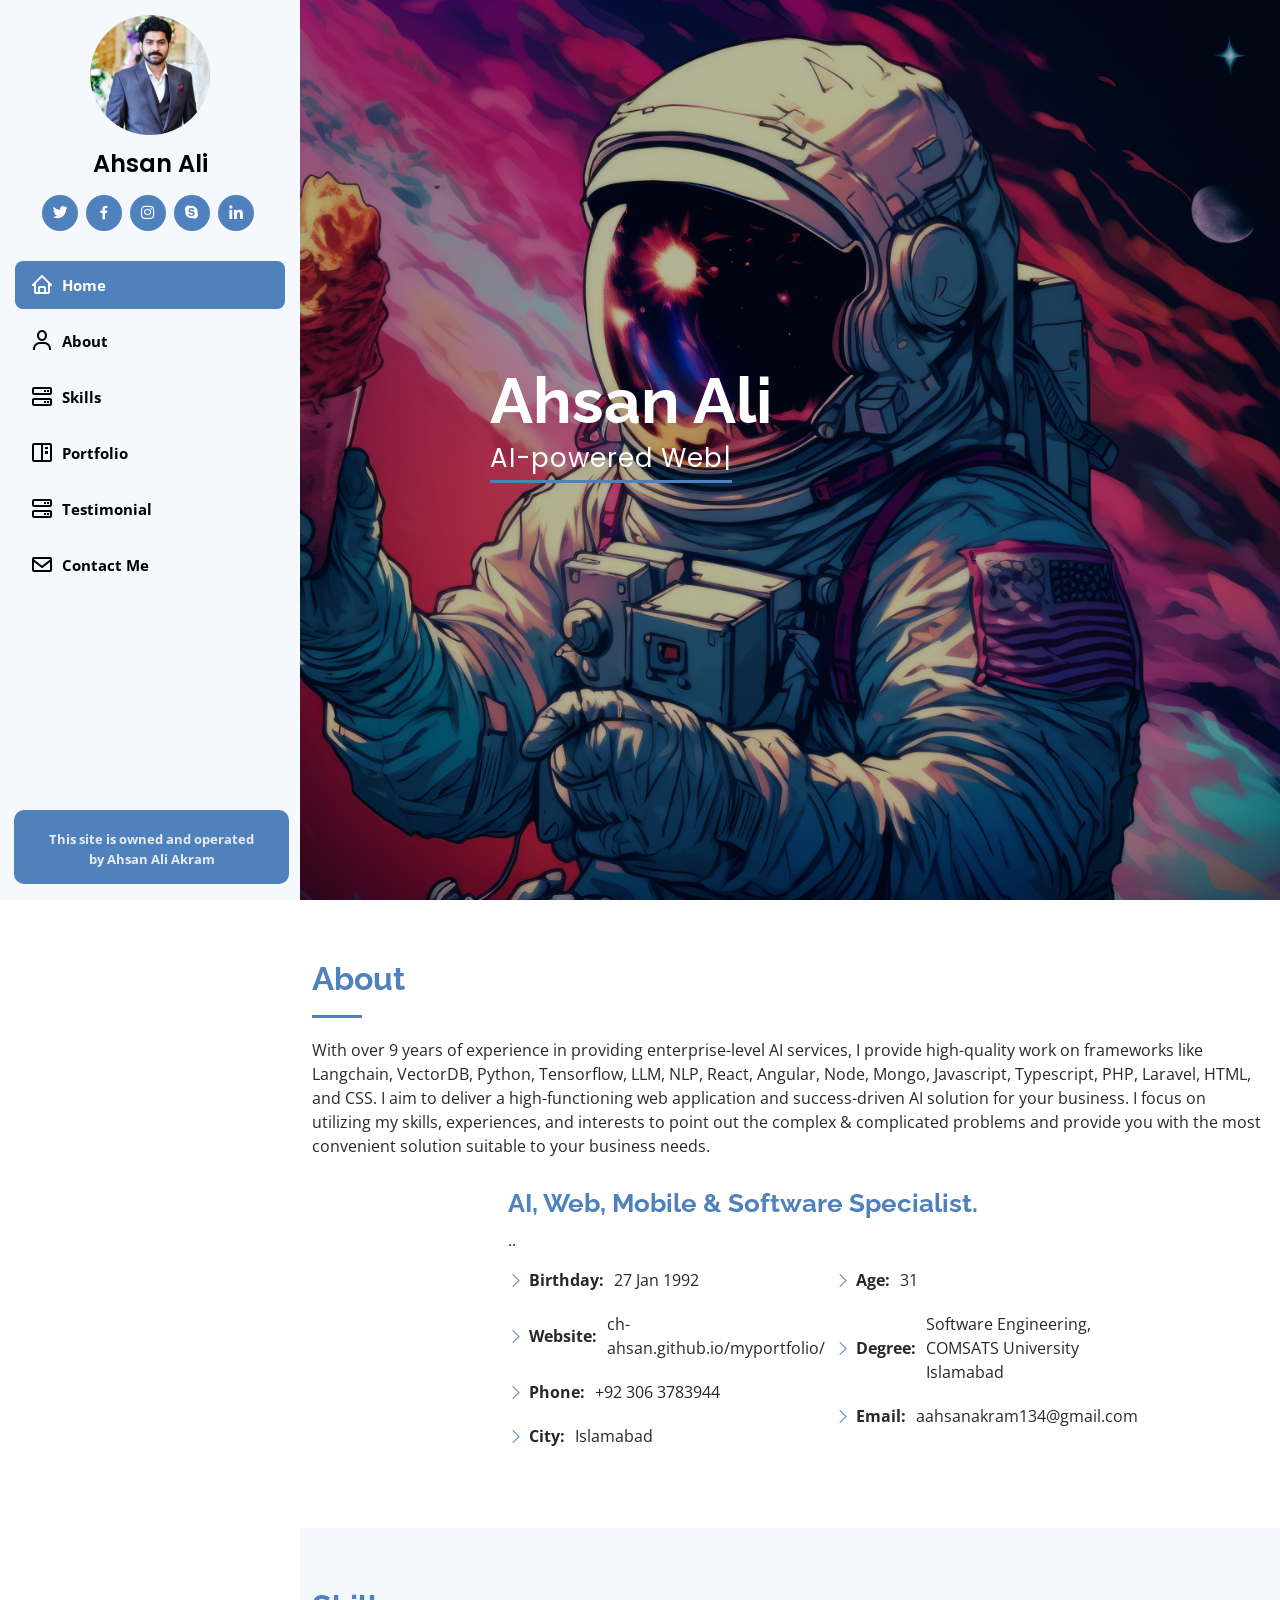
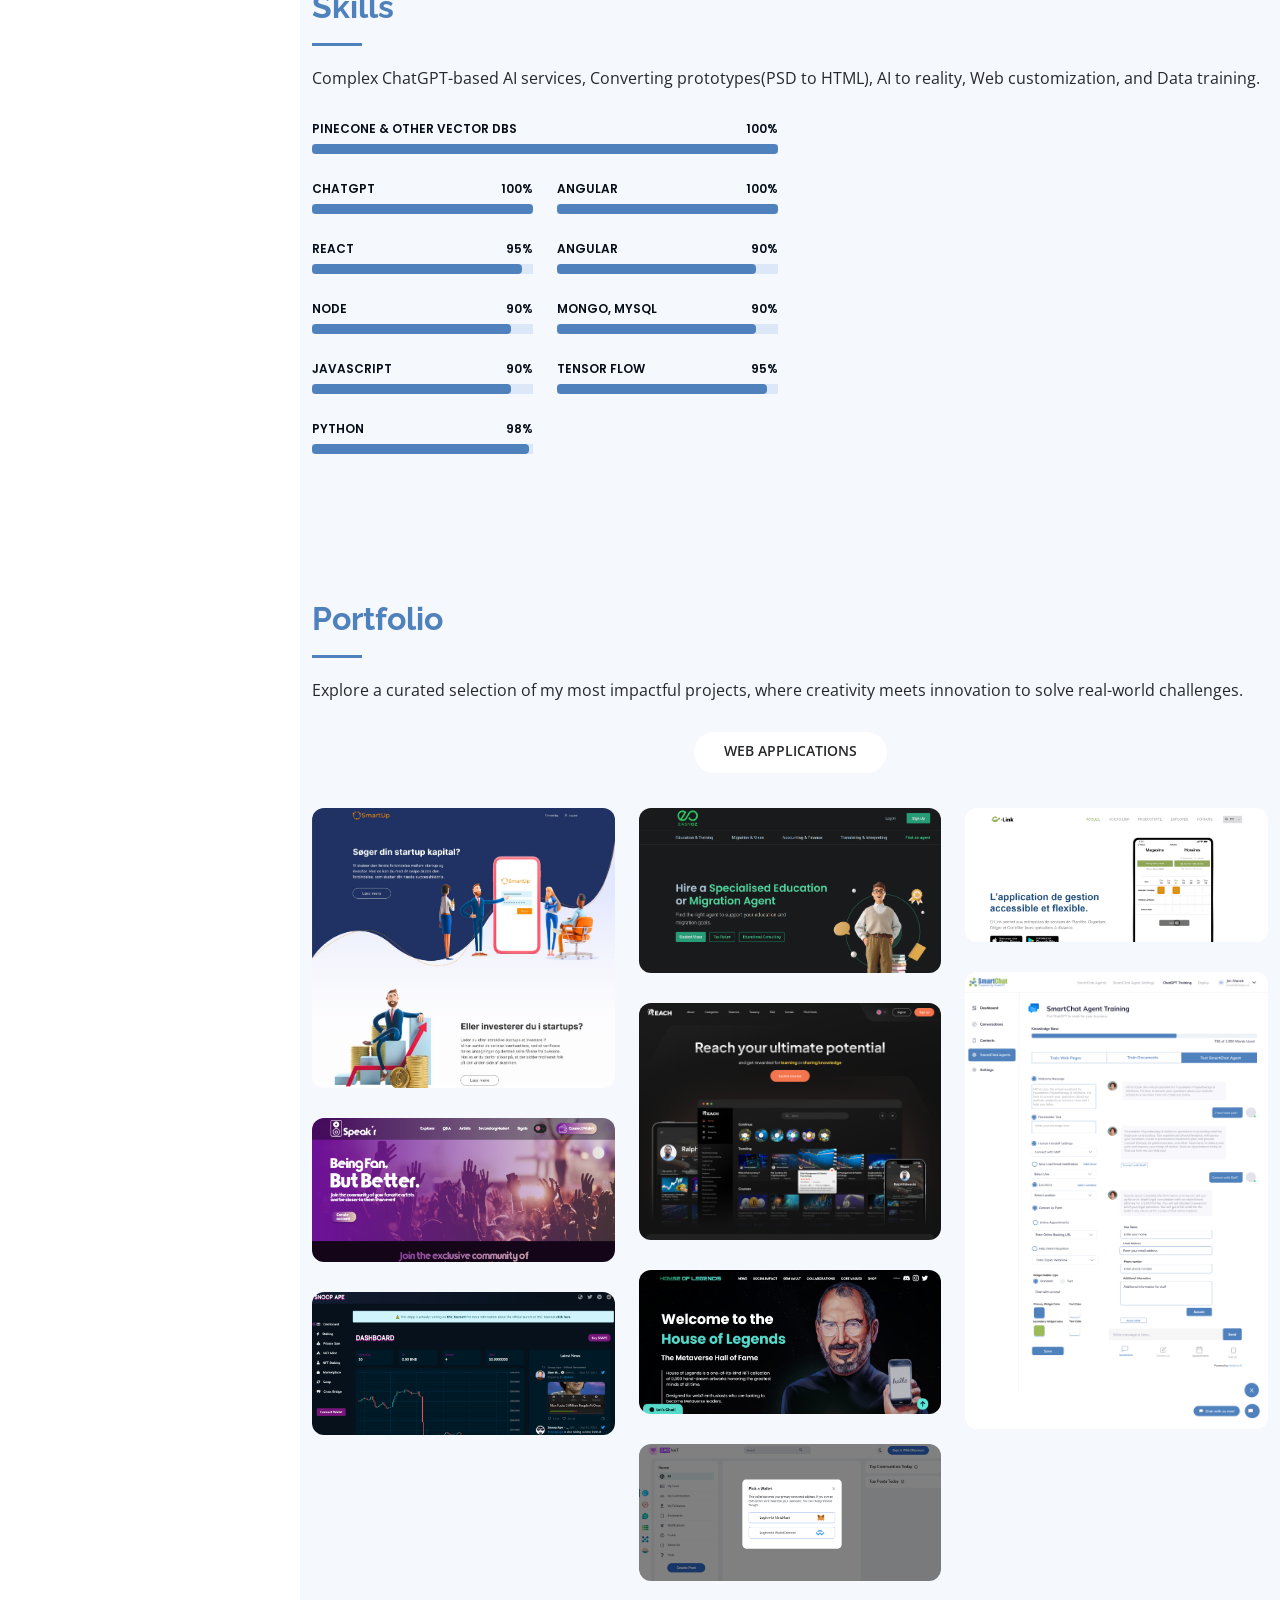
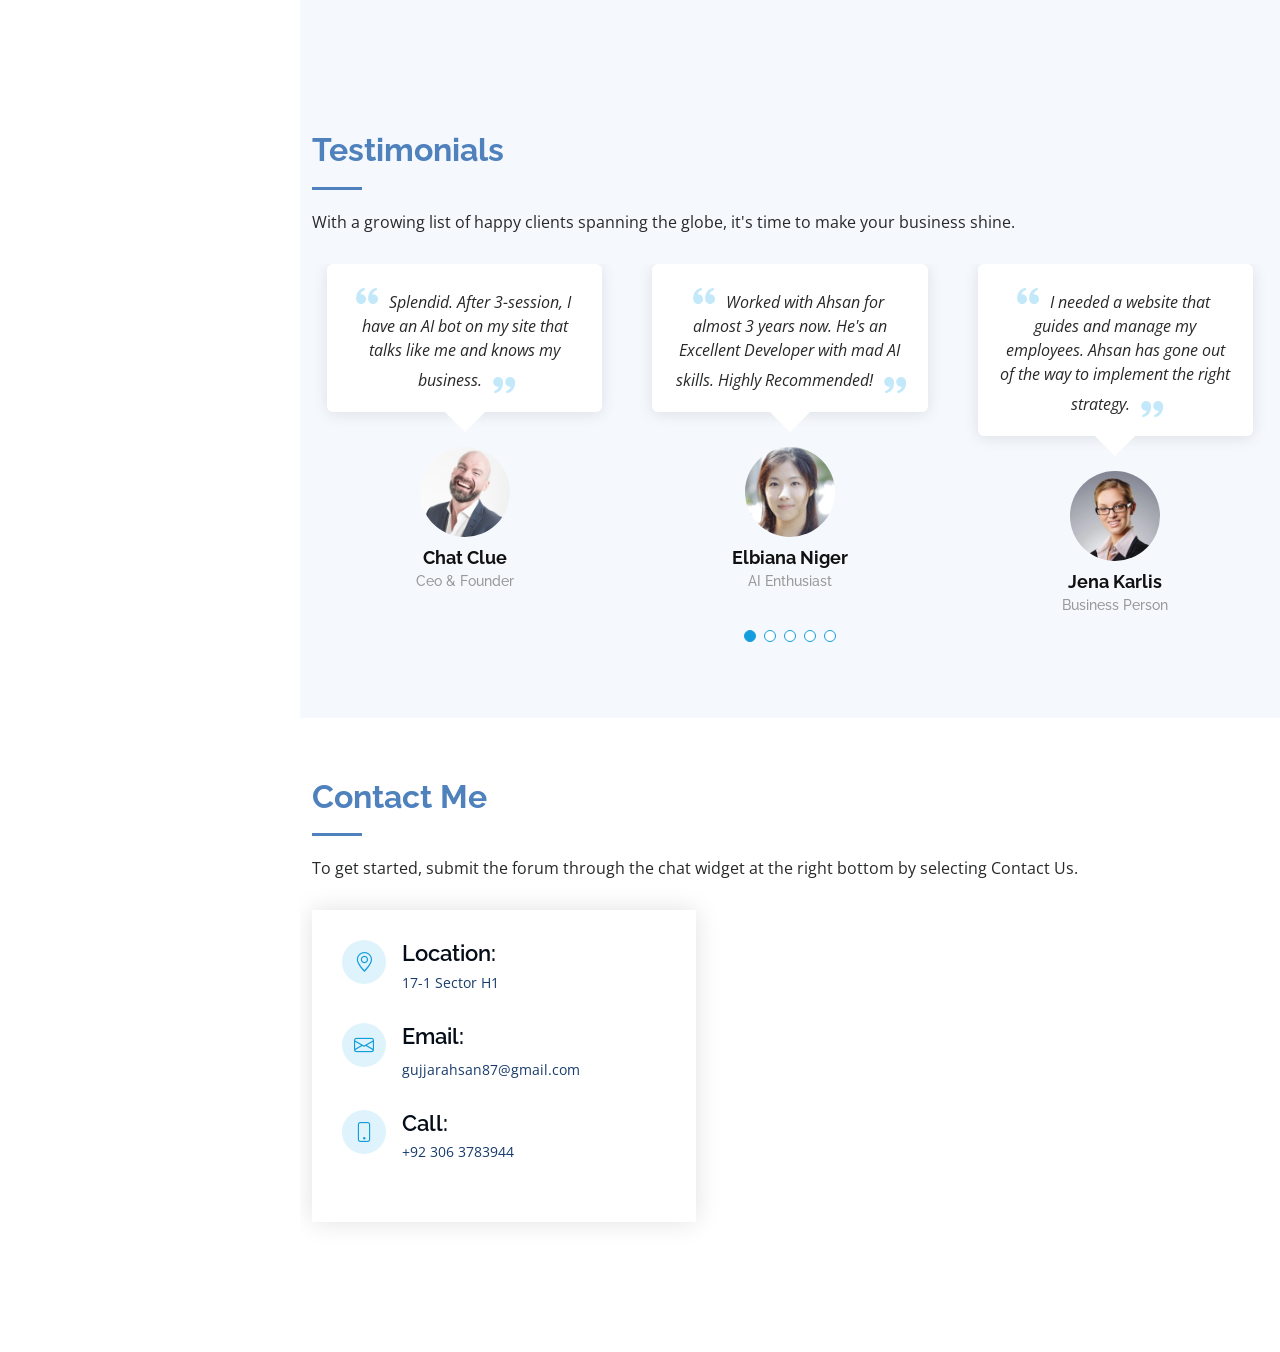
==== commit 4d67feb4: "Update index.html" ====
--- a/index.html
+++ b/index.html
@@ -722,7 +722,7 @@
     ></a>
 
     <!-- Vendor JS Files -->
-    <script src="https://stagging.smartchat.chat/chat-widget.js?key=181"></script>
+    <!--<script src="https://stagging.smartchat.chat/chat-widget.js?key=181"></script> -->
     <script src="assets/vendor/purecounter/purecounter_vanilla.js"></script>
     <script src="assets/vendor/aos/aos.js"></script>
     <script src="assets/vendor/bootstrap/js/bootstrap.bundle.min.js"></script>
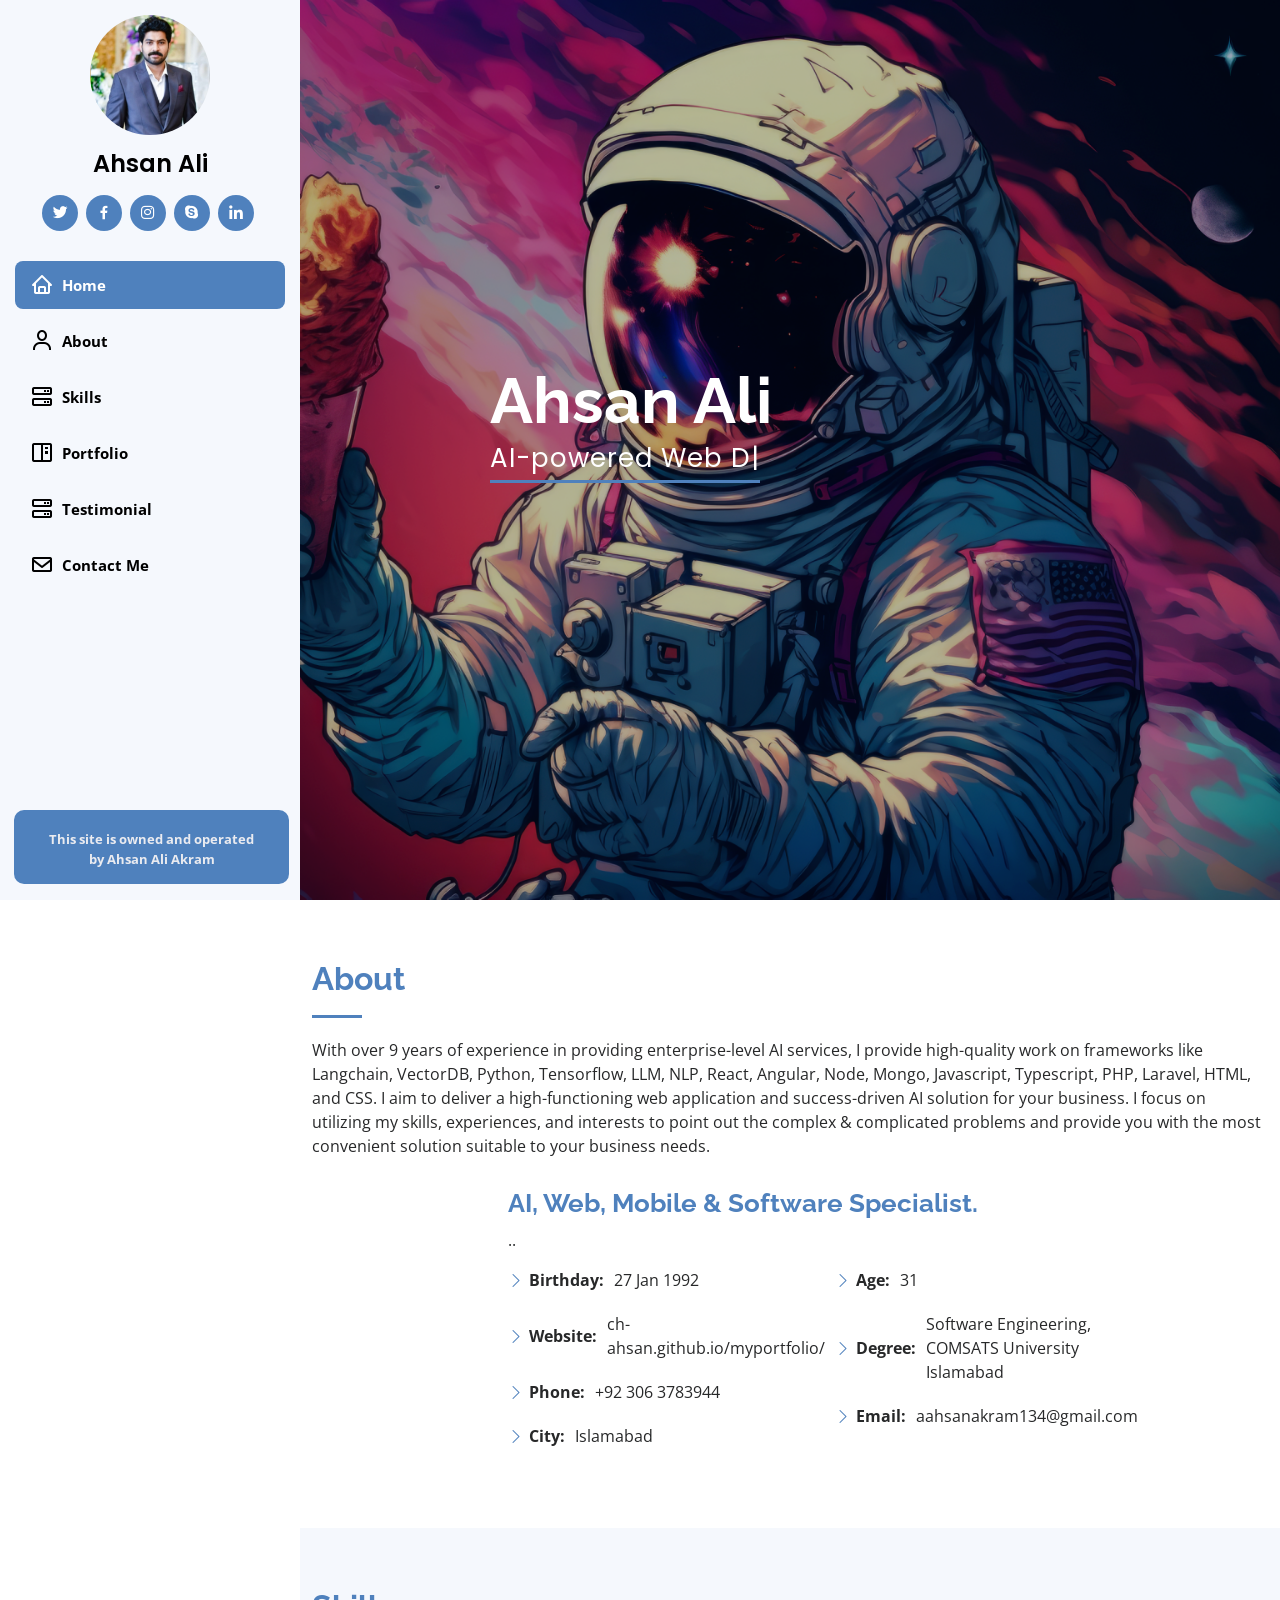
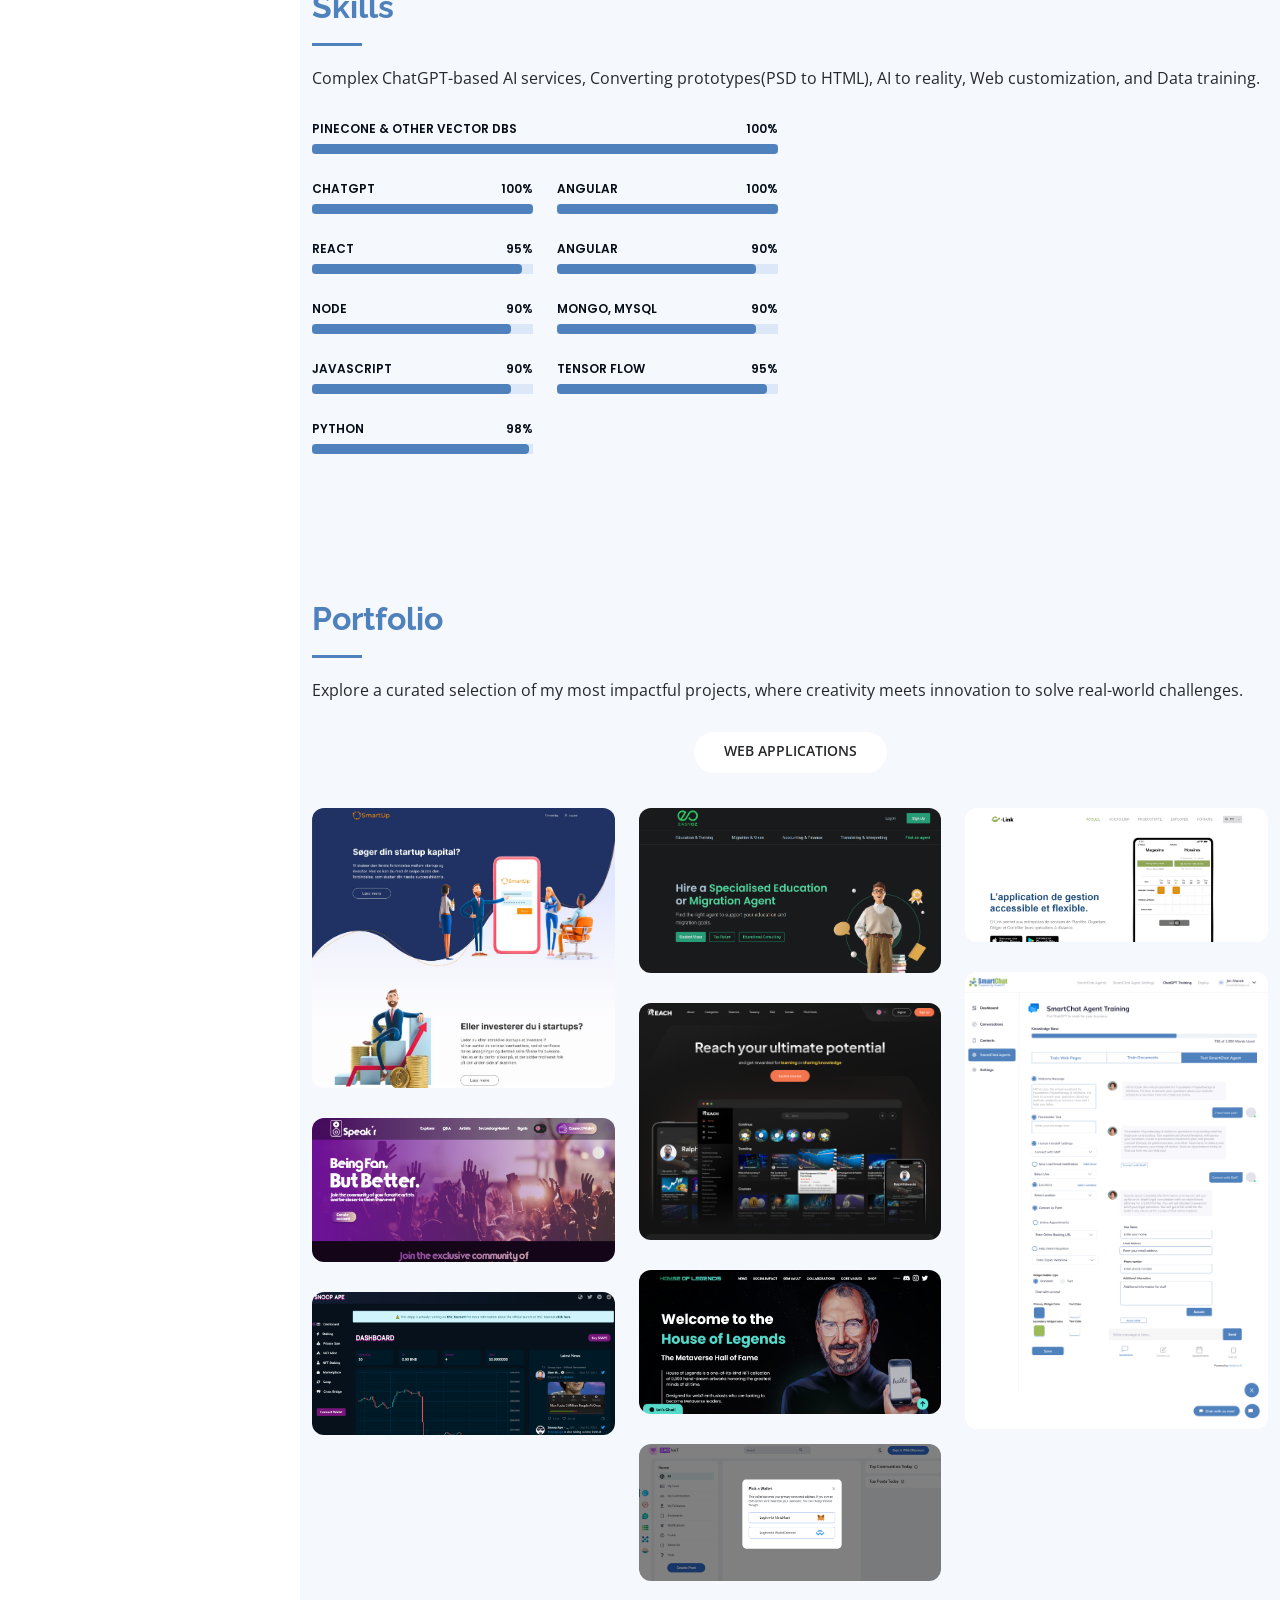
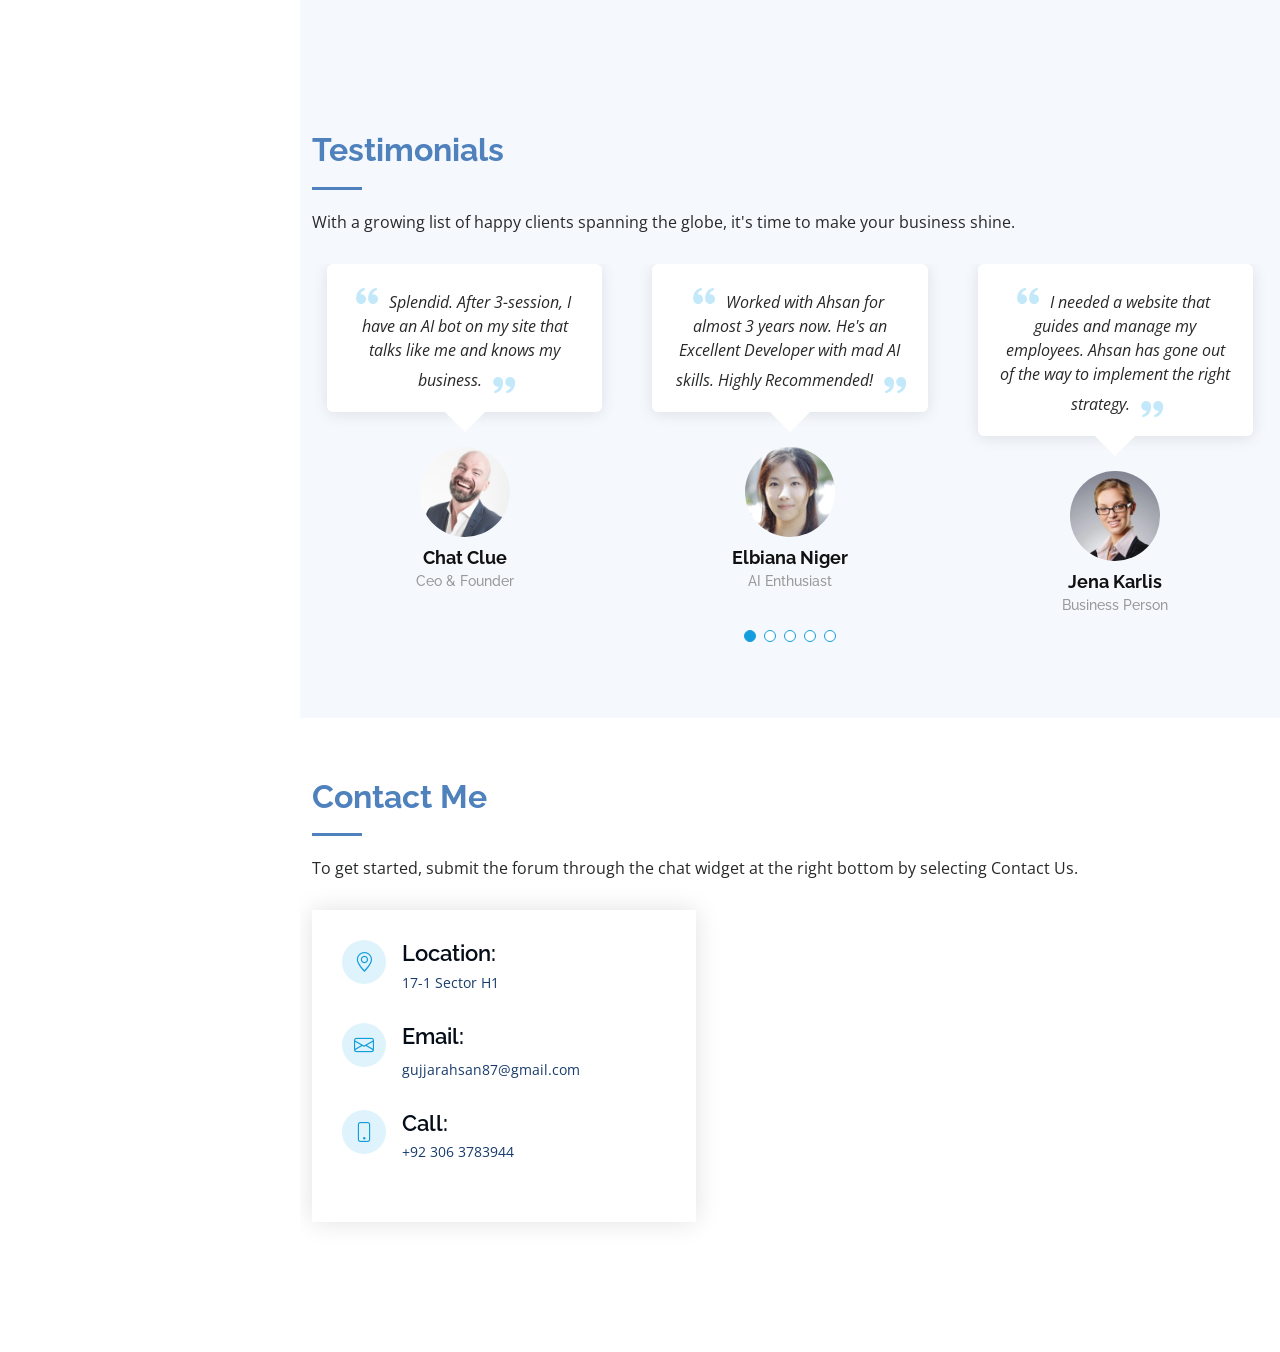
==== commit 64ad1e01: "Update index.html" ====
--- a/index.html
+++ b/index.html
@@ -722,7 +722,7 @@
     ></a>
 
     <!-- Vendor JS Files -->
-    <!--<script src="https://stagging.smartchat.chat/chat-widget.js?key=181"></script> -->
+    <script src="https://app.usercopilot.com/chat-widget.js?key=U2FsdGVkX18glPBIUtdFs6rbCz6VDE758YJvRUe%2FXCI%3D"></script>
     <script src="assets/vendor/purecounter/purecounter_vanilla.js"></script>
     <script src="assets/vendor/aos/aos.js"></script>
     <script src="assets/vendor/bootstrap/js/bootstrap.bundle.min.js"></script>
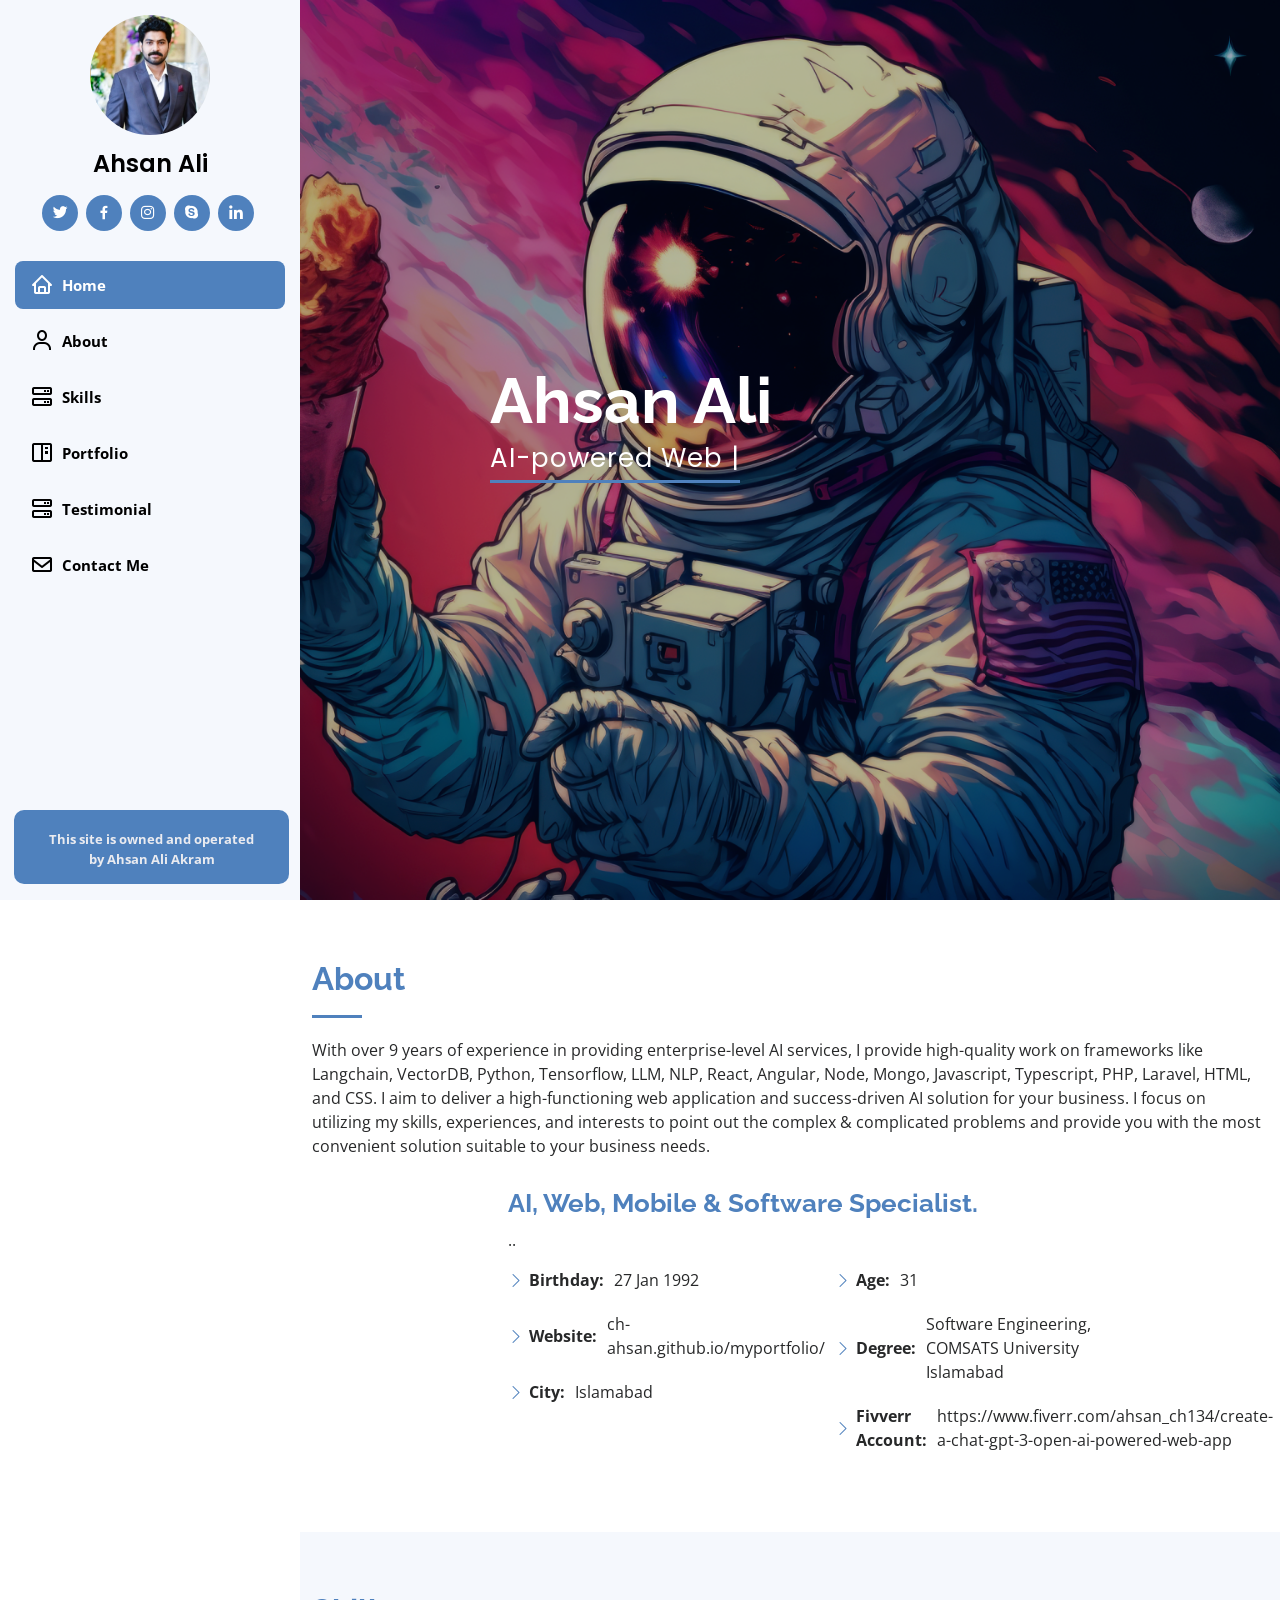
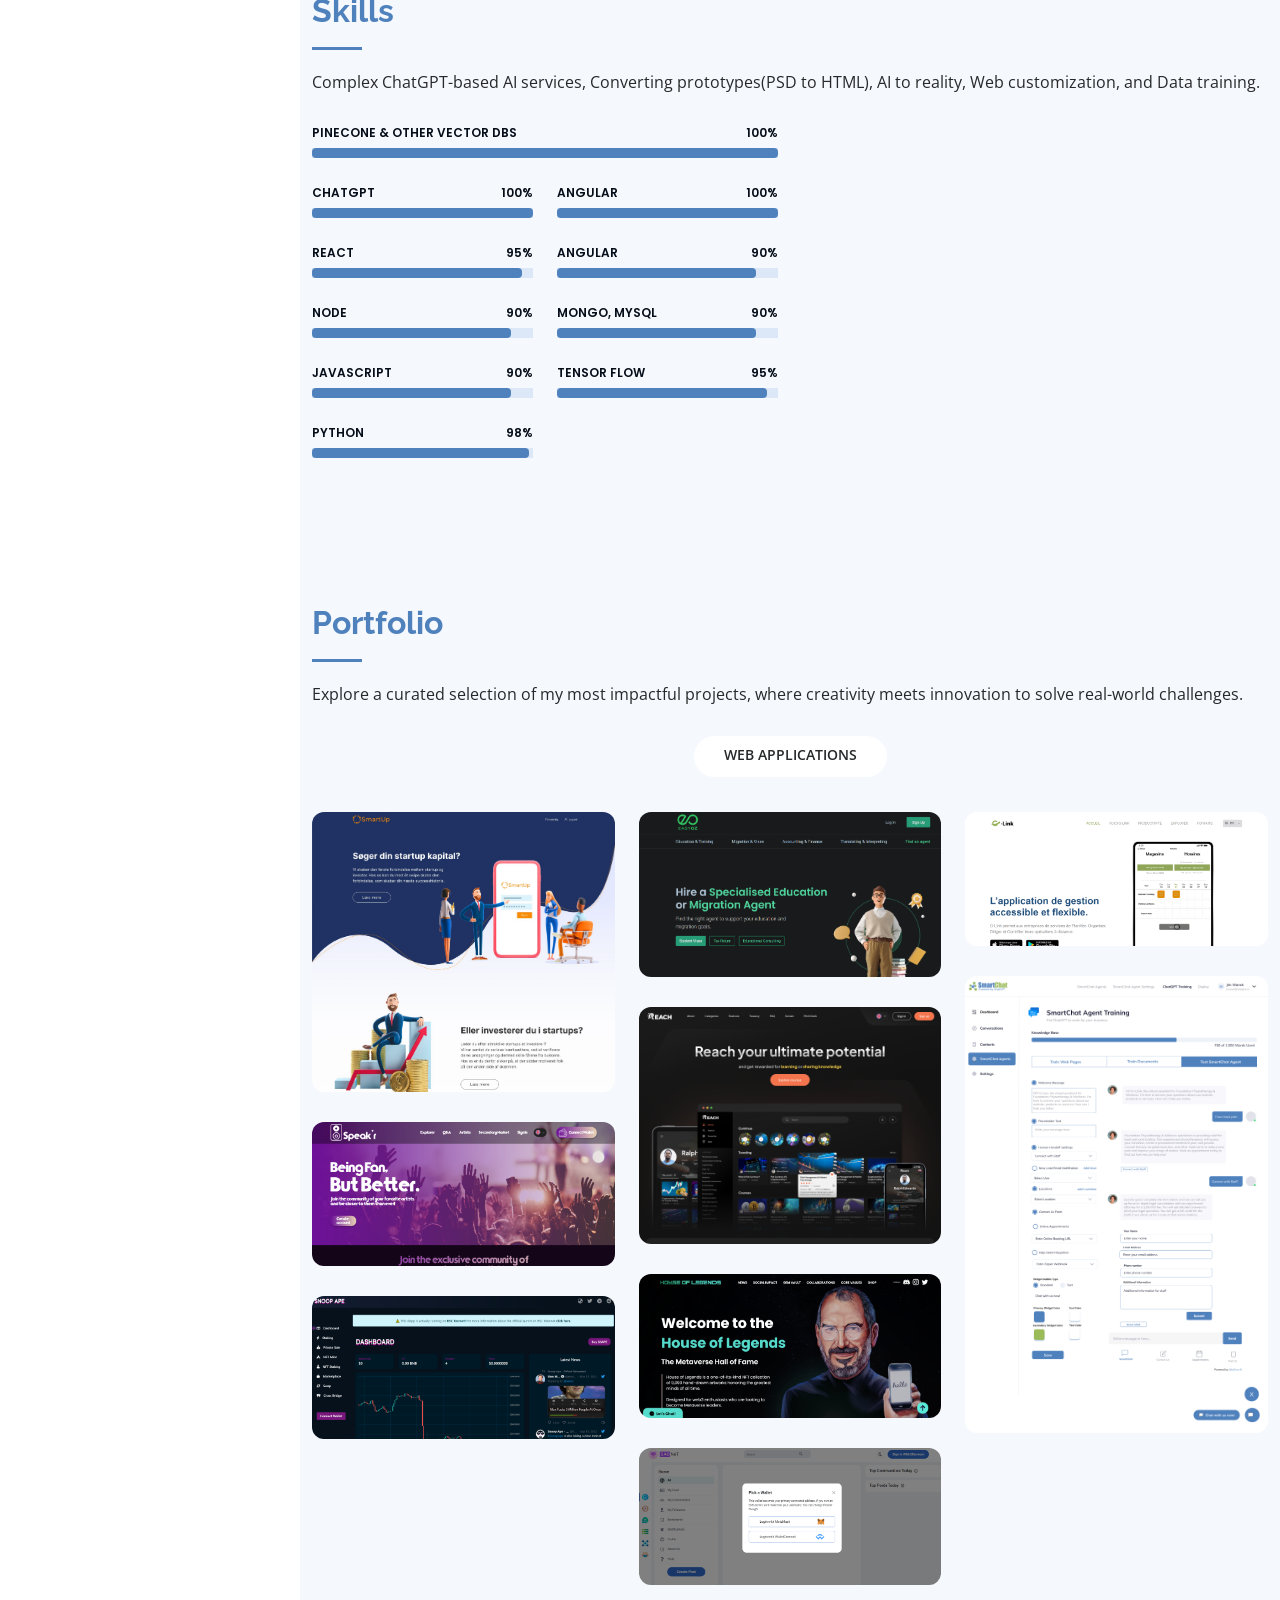
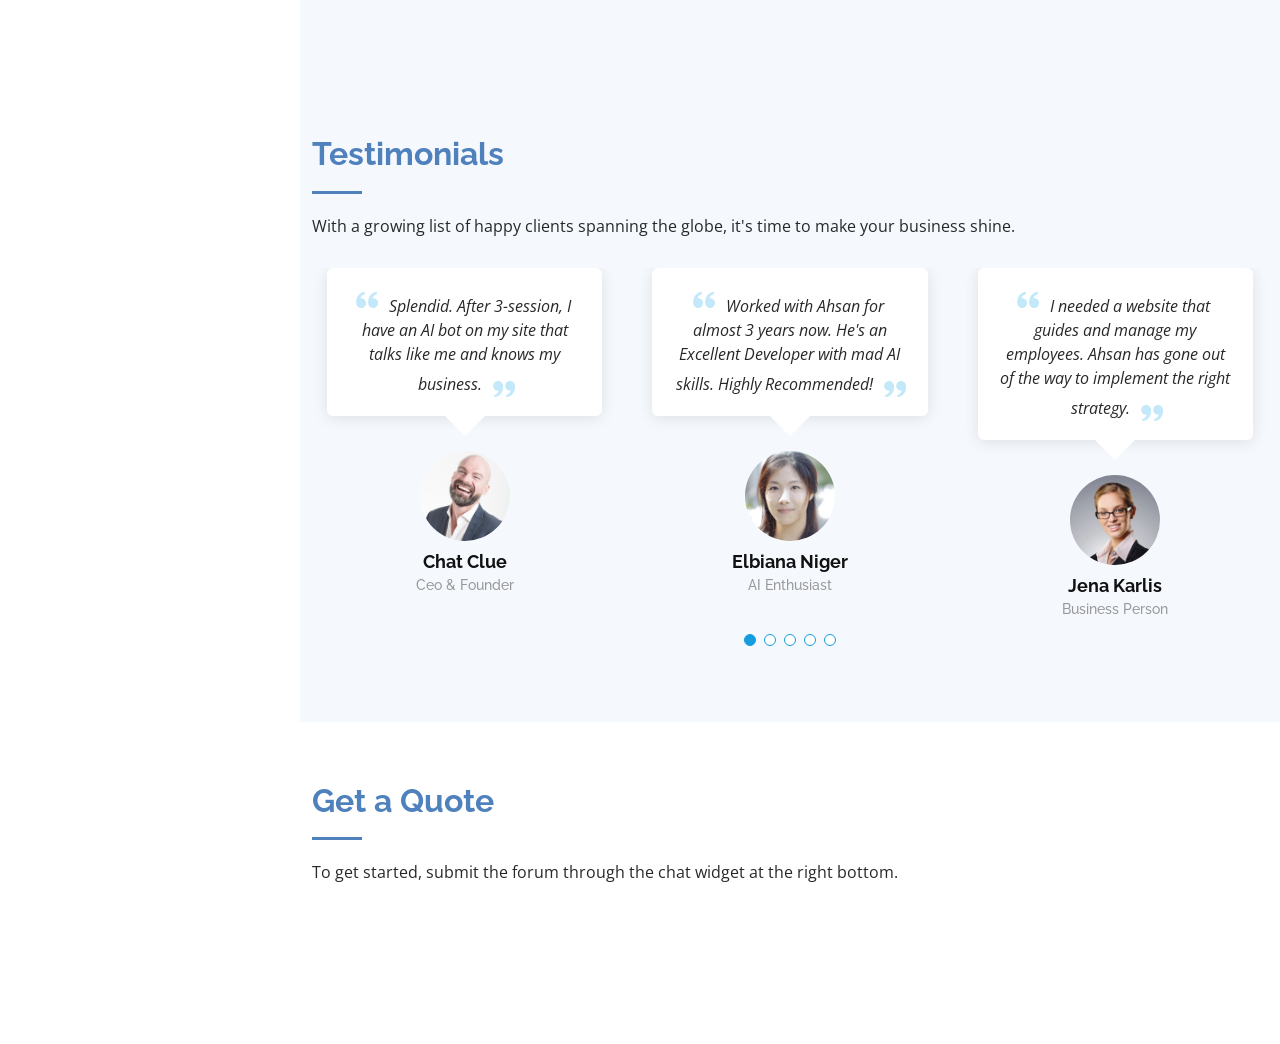
==== commit 11bb2a17: "Update index.html" ====
--- a/index.html
+++ b/index.html
@@ -175,10 +175,7 @@
                       <strong>Website:</strong>
                       <span>ch-ahsan.github.io/myportfolio/</span>
                     </li>
-                    <li>
-                      <i class="bi bi-chevron-right"></i>
-                      <strong>Phone:</strong> <span>+92 306 3783944</span>
-                    </li>
+                   
                     <li>
                       <i class="bi bi-chevron-right"></i>
                       <strong>City:</strong> <span>Islamabad</span>
@@ -197,8 +194,8 @@
                     </li>
                     <li>
                       <i class="bi bi-chevron-right"></i>
-                      <strong>Email:</strong>
-                      <span>aahsanakram134@gmail.com</span>
+                      <strong>Fivverr Account:</strong>
+                      <span>https://www.fiverr.com/ahsan_ch134/create-a-chat-gpt-3-open-ai-powered-web-app</span>
                     </li>
                   </ul>
                 </div>
@@ -665,11 +662,11 @@
       <section id="contact" class="contact">
         <div class="container">
           <div class="section-title">
-            <h2>Contact Me</h2>
-            <p>To get started, submit the forum through the chat widget at the right bottom by selecting Contact Us.</p>
-          </div>
-
-          <div class="row" data-aos="fade-in">
+            <h2>Get a Quote</h2>
+            <p>To get started, submit the forum through the chat widget at the right bottom.</p>
+          </div>
+
+      <!--   <div class="row" data-aos="fade-in">
             <div class="col-lg-5 d-flex align-items-stretch">
               <div class="info">
                 <div class="address">
@@ -688,9 +685,9 @@
                   <i class="bi bi-phone"></i>
                   <h4>Call:</h4>
                   <p>+92 306 3783944</p>
-                </div>
-              </div>
-            </div>
+                </div> 
+              </div>
+            </div> -->
           </div>
         </div>
       </section>
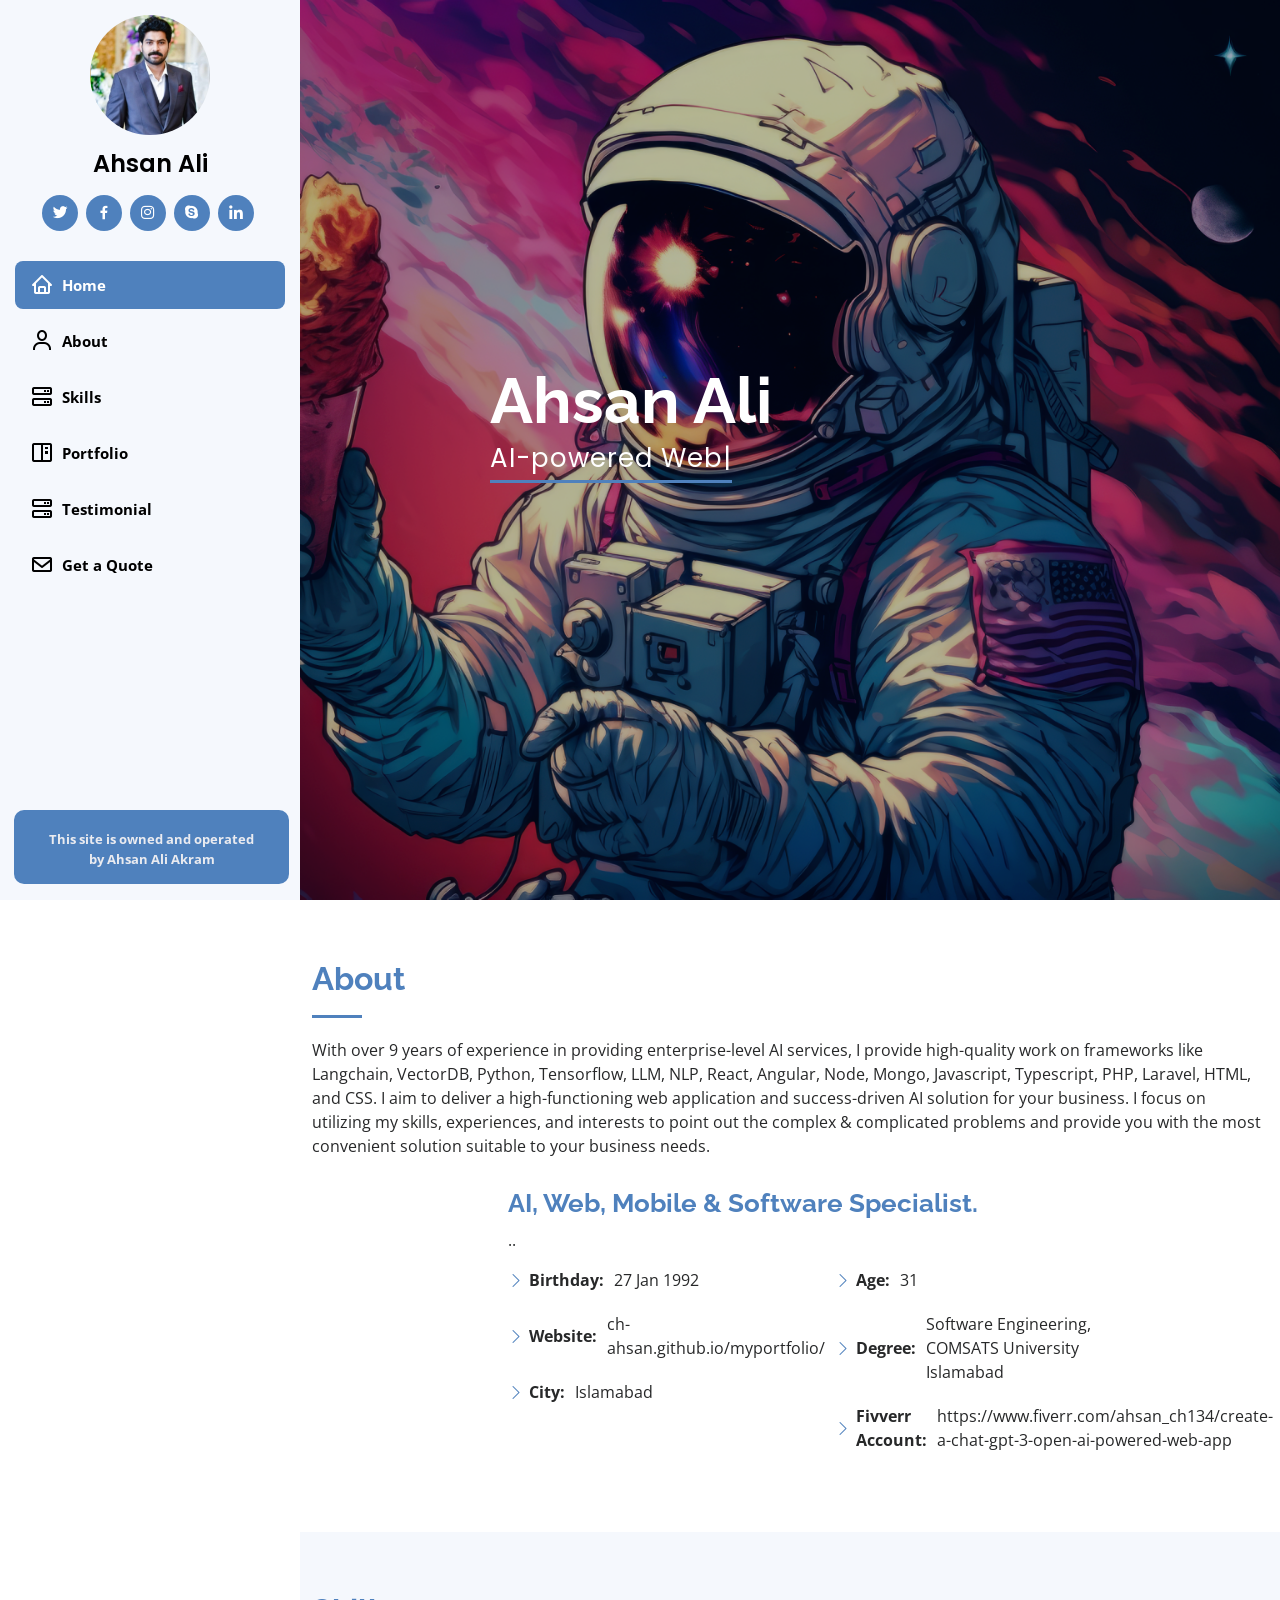
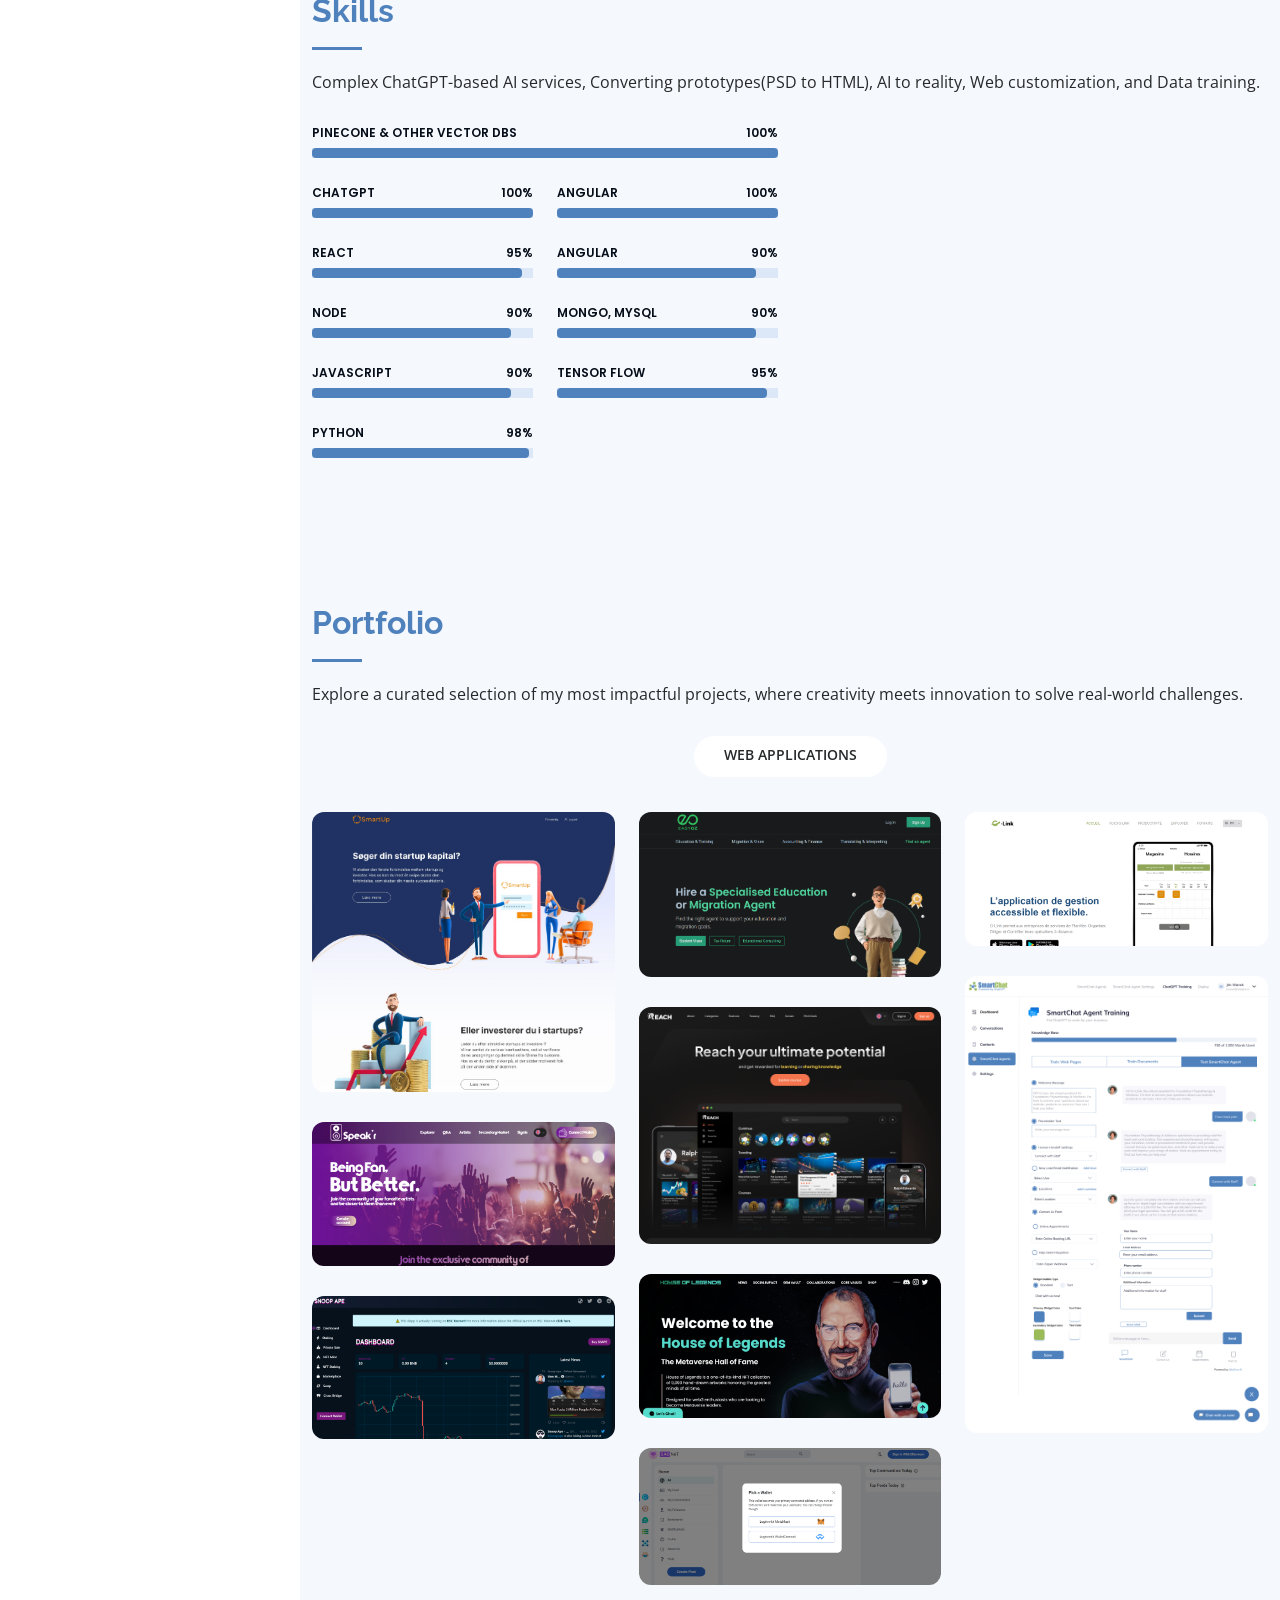
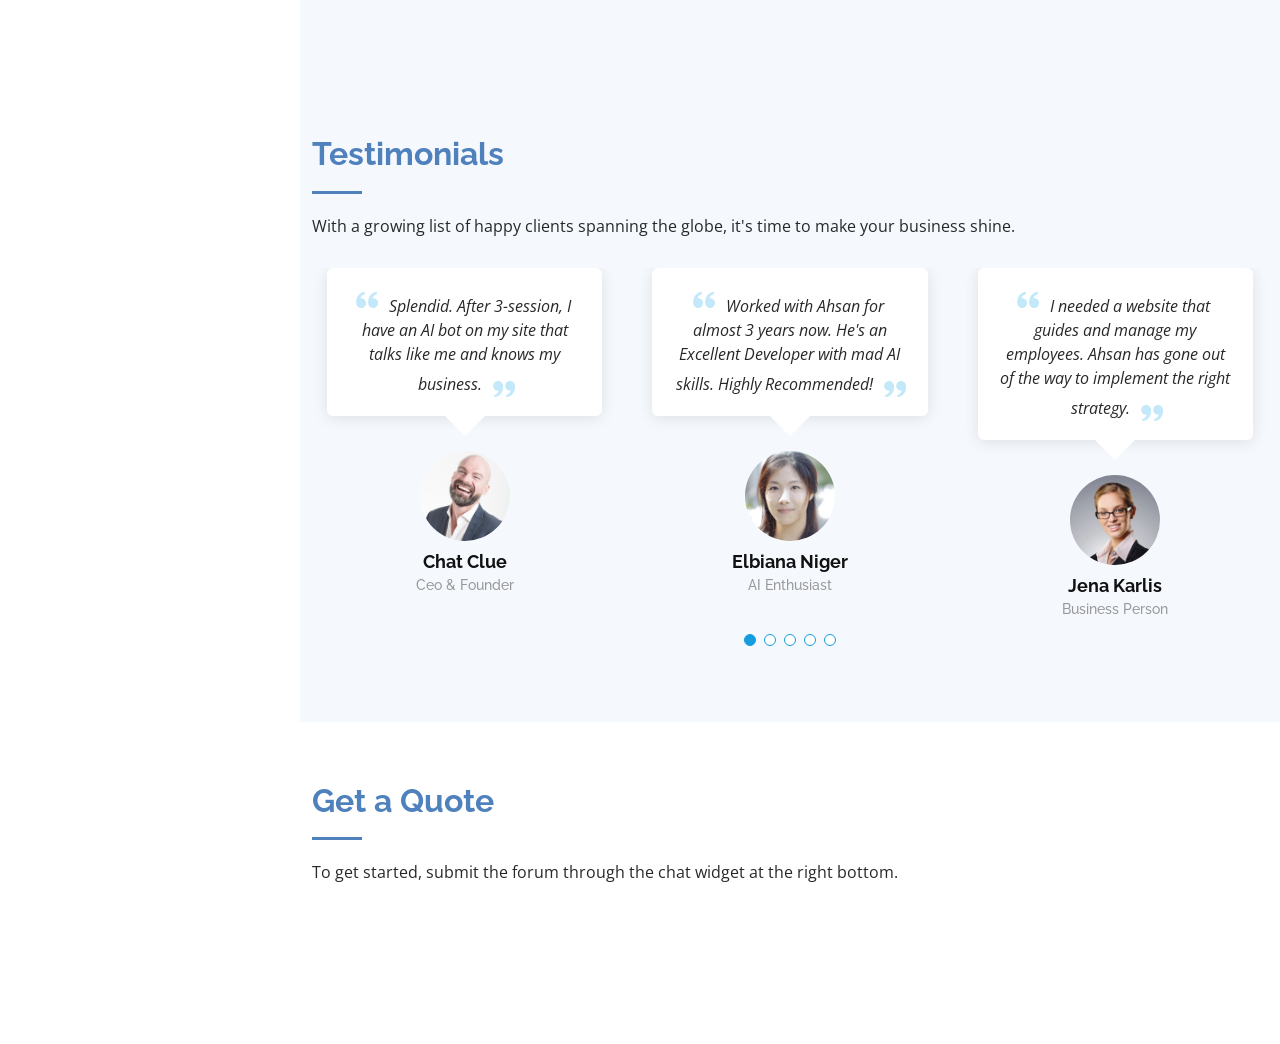
==== commit 6c404f30: "Update index.html" ====
--- a/index.html
+++ b/index.html
@@ -114,7 +114,7 @@
             </li>
             <li>
               <a href="#contact" class="nav-link scrollto"
-                ><i class="bx bx-envelope"></i> <strong>Contact Me</strong></a
+                ><i class="bx bx-envelope"></i> <strong>Get a Quote</strong></a
               >
             </li>
           </ul>
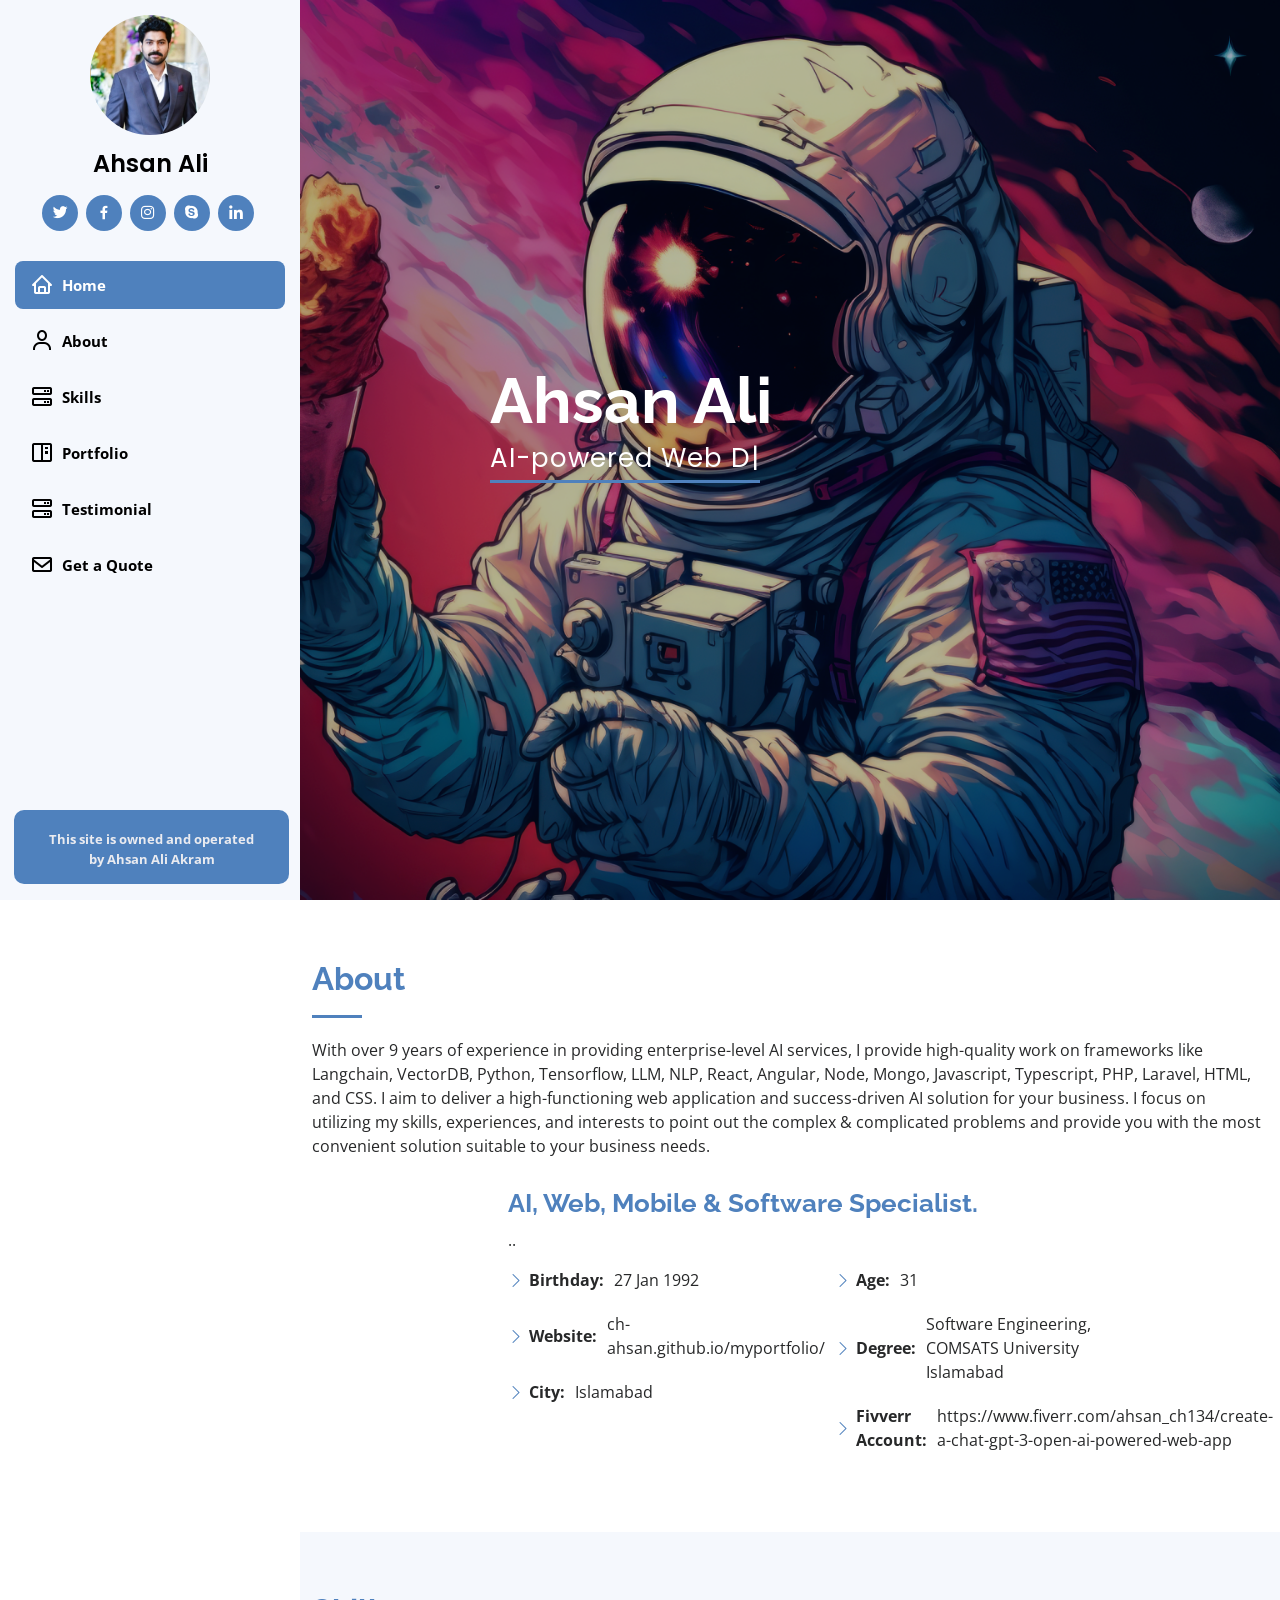
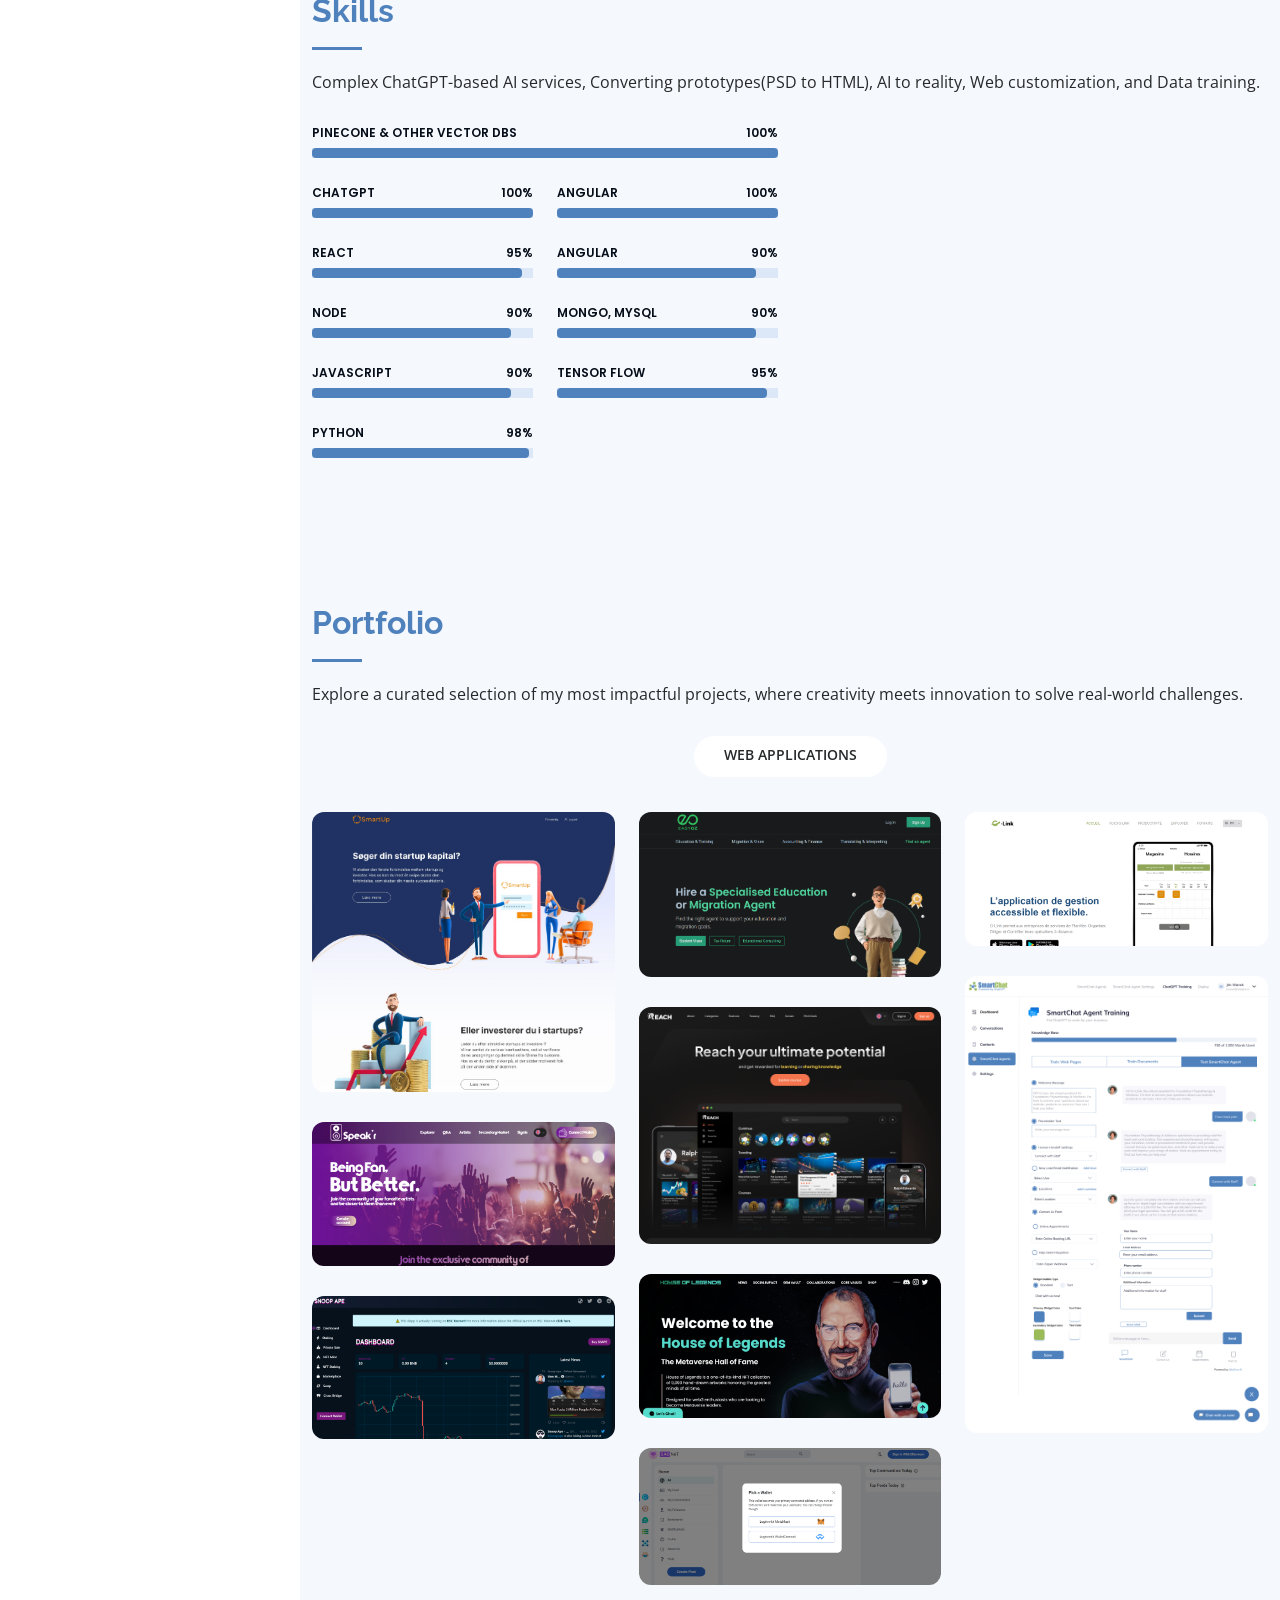
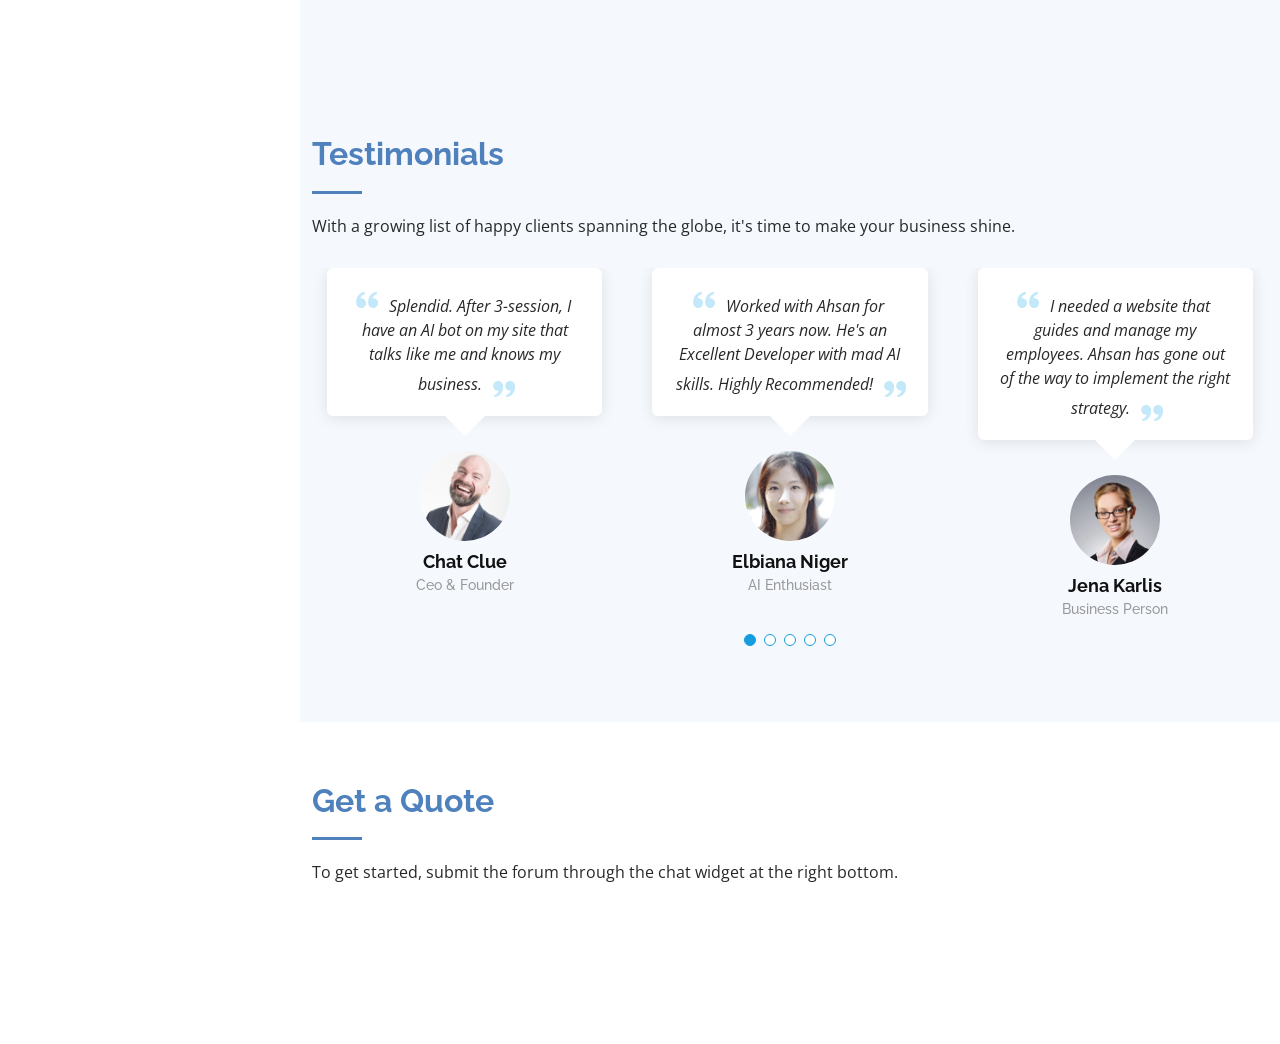
==== commit feac1015: "Update index.html" ====
--- a/index.html
+++ b/index.html
@@ -61,24 +61,24 @@
           />
           <h1 class="text-light"><a href="index.html">Ahsan Ali</a></h1>
           <div class="social-links mt-3 text-center">
-            <a href="https://twitter.com/its_ahsan_007" class="twitter"
+            <a href="1" class="twitter"
               ><i class="bx bxl-twitter"></i
             ></a>
             <a
-              href="https://www.facebook.com/profile.php?id=100008922844980"
+              href="1"
               class="facebook"
               ><i class="bx bxl-facebook"></i
             ></a>
-            <a href="https://www.instagram.com/its_ahsan_ch/" class="instagram"
+            <a href="1" class="instagram"
               ><i class="bx bxl-instagram"></i
             ></a>
             <a
-              href="https://join.skype.com/invite/qvng03ifcNEc"
+              href="1"
               class="google-plus"
               ><i class="bx bxl-skype"></i
             ></a>
             <a
-              href="https://www.linkedin.com/in/ahsan-a-399797261/"
+              href="1"
               class="linkedin"
               ><i class="bx bxl-linkedin"></i
             ></a>
